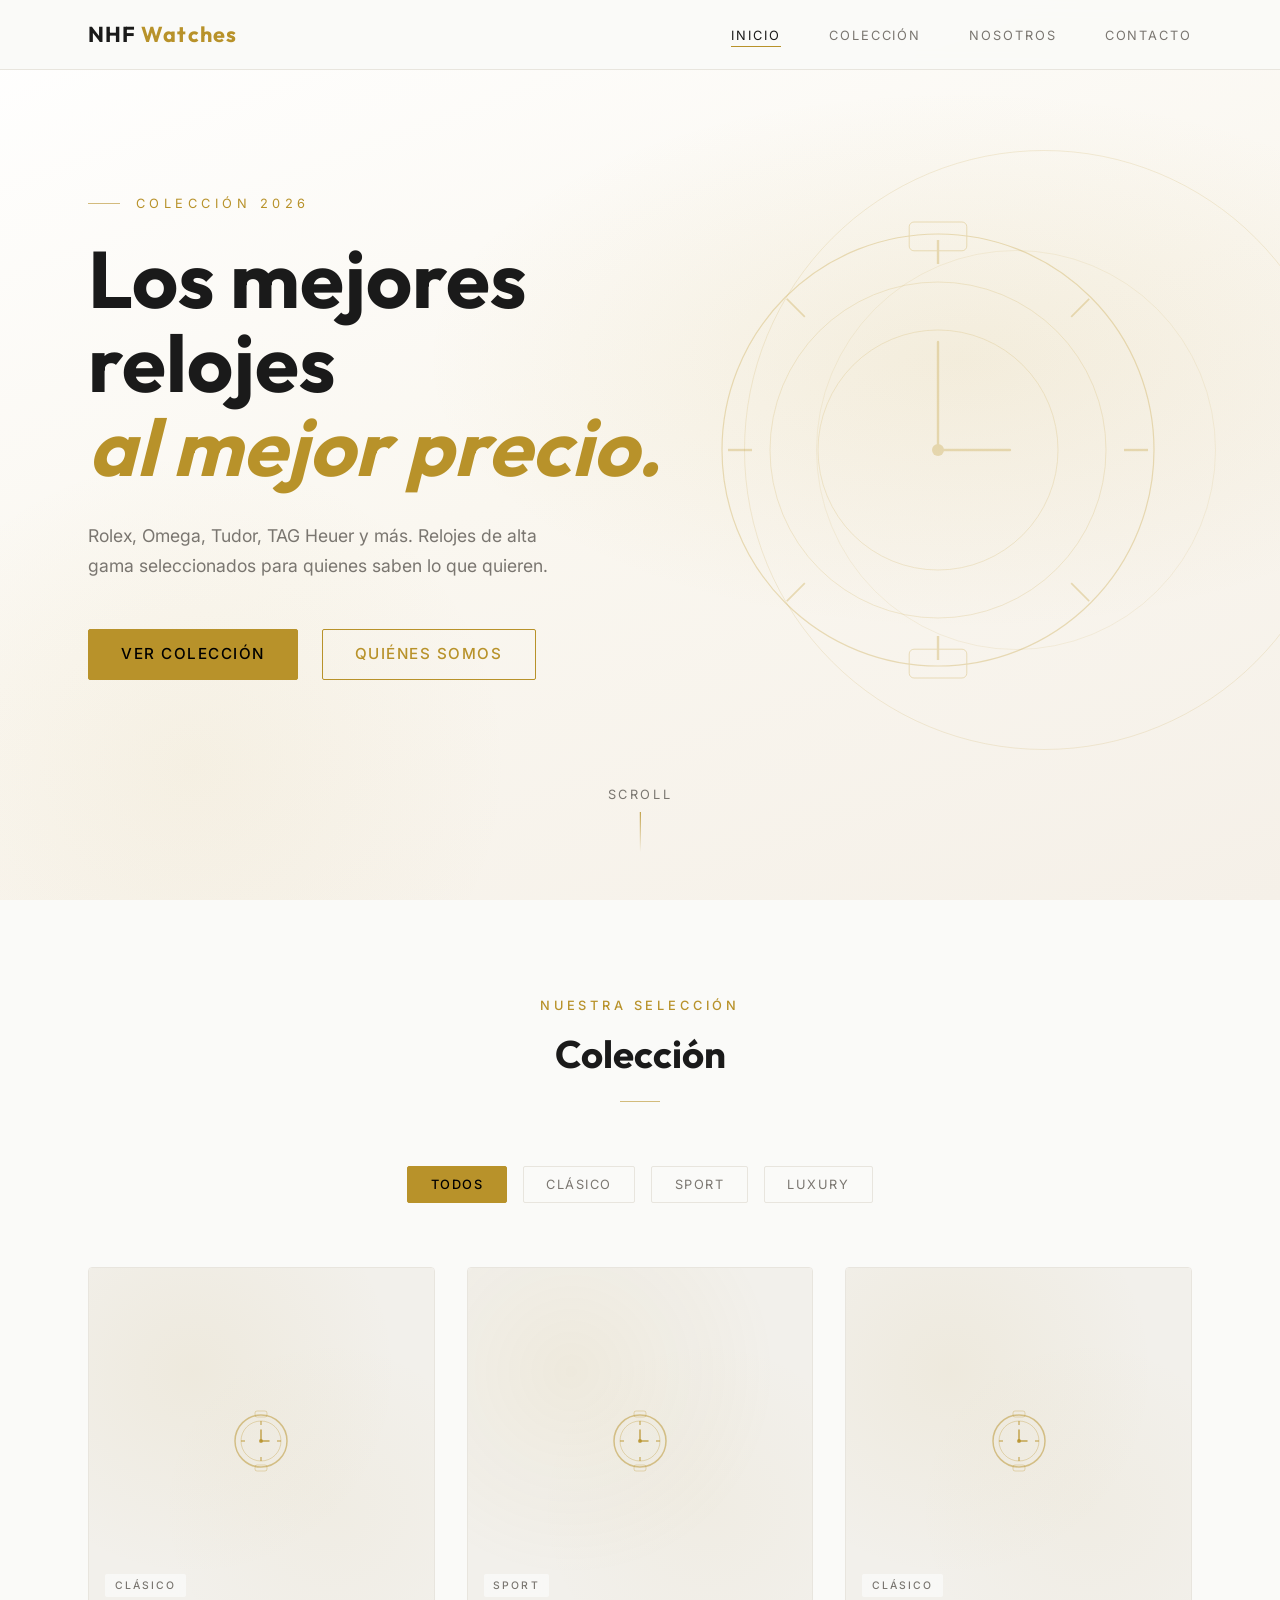
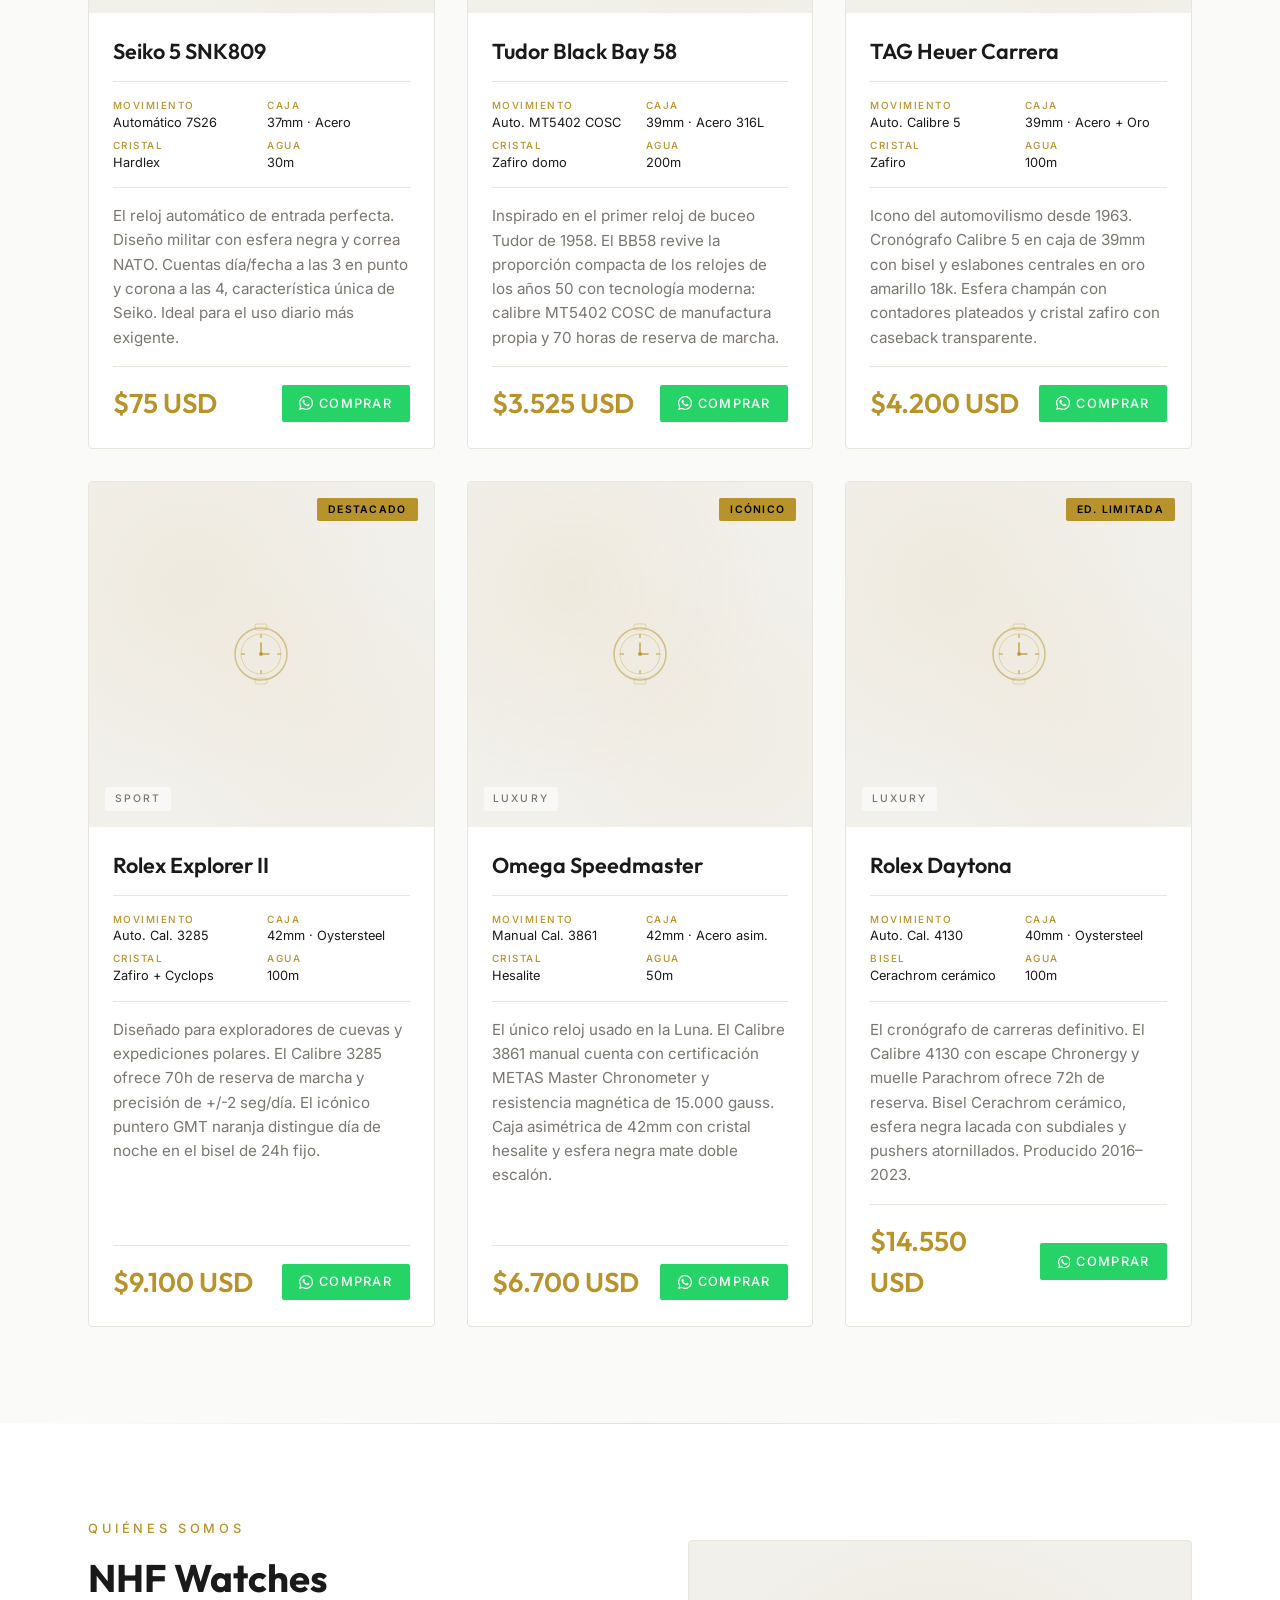
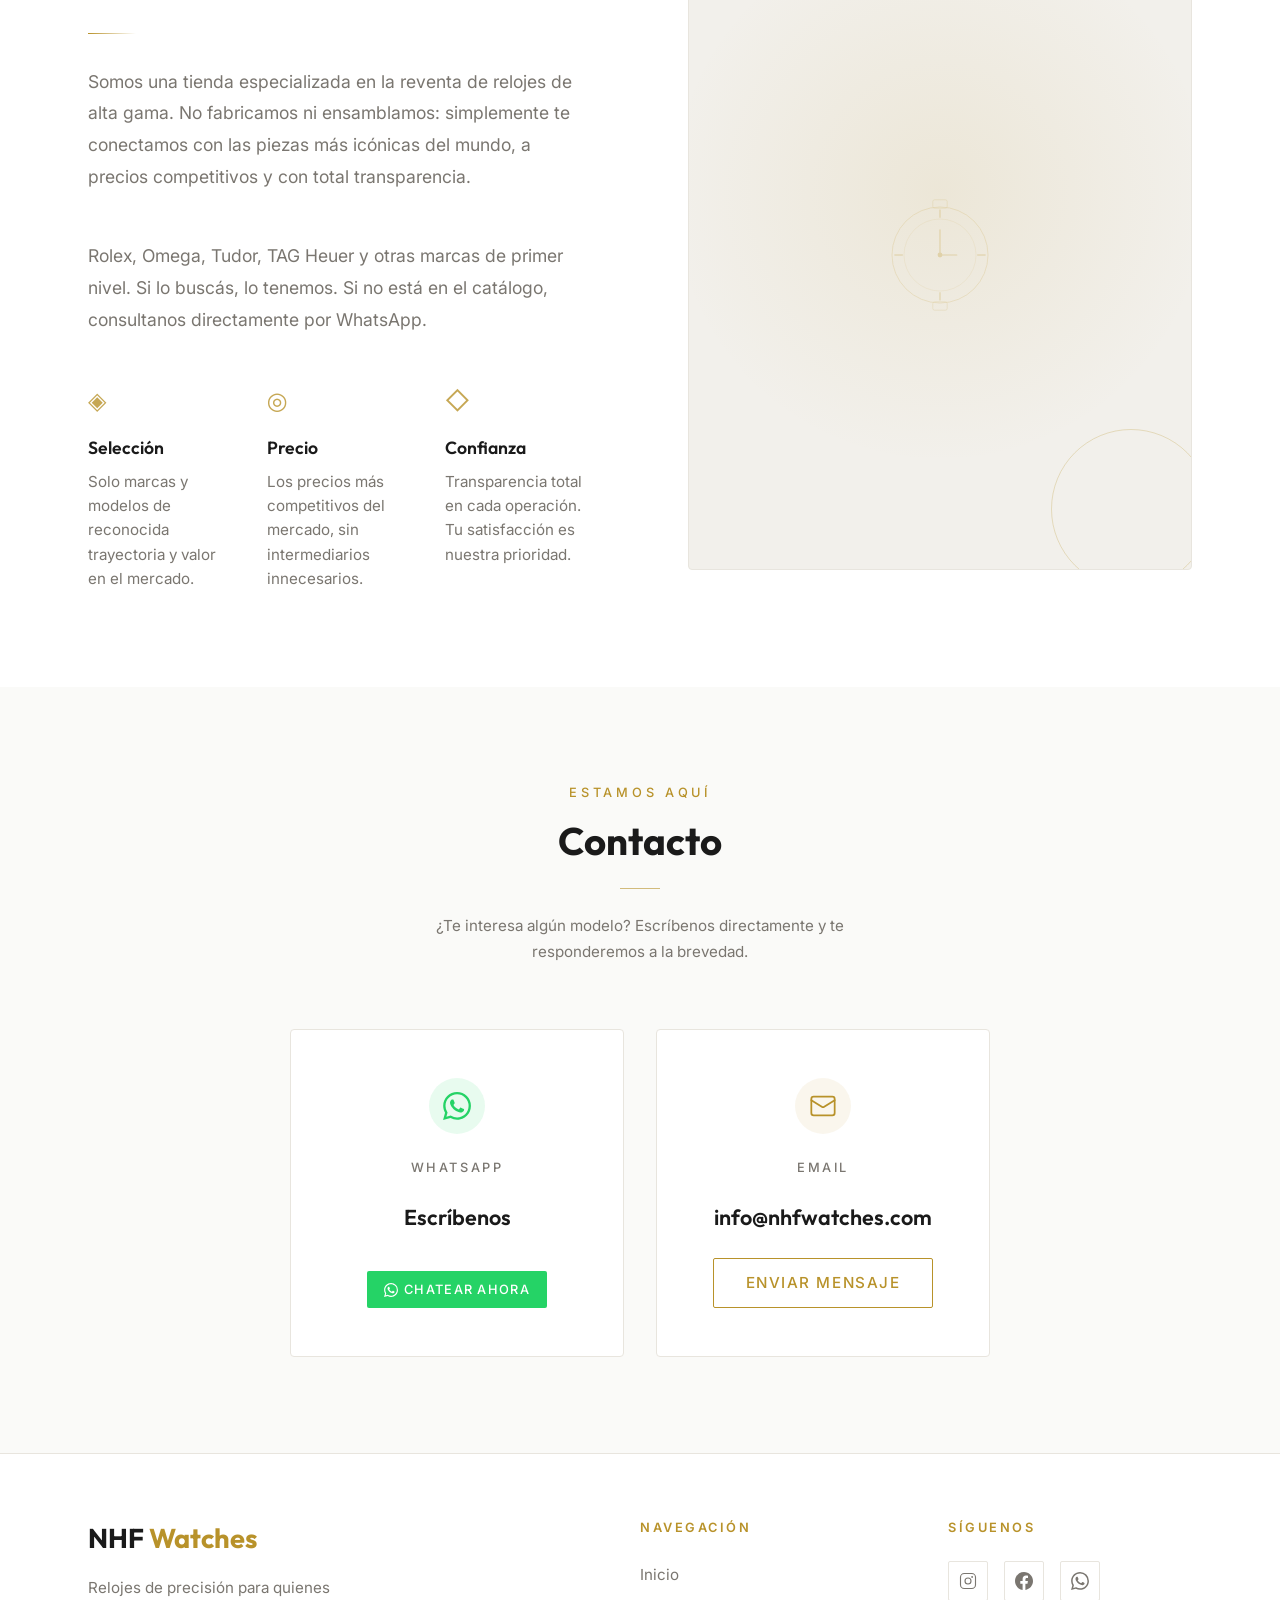
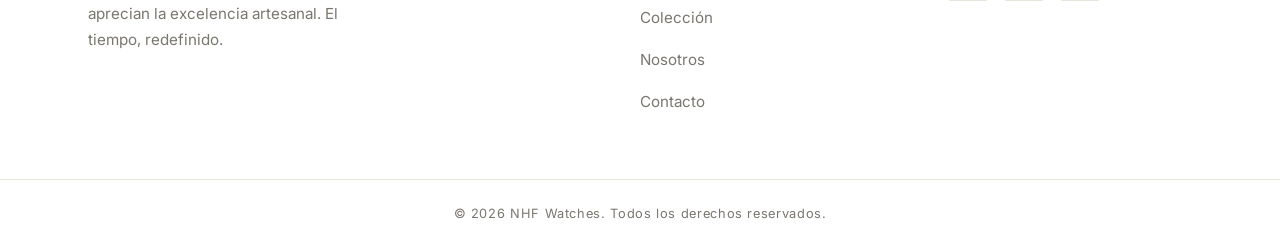
==== nhf-watches/index.html @ 58da6d70 "Proyecto subido a Git" ====
<!DOCTYPE html>
<html lang="es">
<head>
  <meta charset="UTF-8" />
  <meta name="viewport" content="width=device-width, initial-scale=1.0" />
  <meta name="description" content="NHF Watches — Relojes de alta gama al mejor precio. Rolex, Omega, Tudor, TAG Heuer y más." />
  <title>NHF Watches — Relojes de Alta Gama</title>

  <!-- Google Fonts -->
  <link rel="preconnect" href="https://fonts.googleapis.com" />
  <link rel="preconnect" href="https://fonts.gstatic.com" crossorigin />
  <link href="https://fonts.googleapis.com/css2?family=Outfit:wght@300;400;500;600;700&family=Inter:wght@300;400;500&display=swap" rel="stylesheet" />

  <!-- CSS -->
  <link rel="stylesheet" href="css/reset.css" />
  <link rel="stylesheet" href="css/variables.css" />
  <link rel="stylesheet" href="css/style.css" />
</head>
<body>

  <!-- ══════════════════════════════════════════
       NAVBAR
  ══════════════════════════════════════════ -->
  <header class="navbar" id="navbar">
    <nav class="navbar__inner container">

      <a href="#inicio" class="navbar__logo">NHF <span>Watches</span></a>

      <ul class="navbar__links" id="navLinks" role="list">
        <li><a href="#inicio"    class="nav-link">Inicio</a></li>
        <li><a href="#coleccion" class="nav-link">Colección</a></li>
        <li><a href="#nosotros"  class="nav-link">Nosotros</a></li>
        <li><a href="#contacto"  class="nav-link">Contacto</a></li>
      </ul>

      <button
        class="navbar__hamburger"
        id="hamburger"
        aria-label="Abrir menú de navegación"
        aria-expanded="false"
        aria-controls="navLinks"
      >
        <span></span>
        <span></span>
        <span></span>
      </button>

    </nav>
  </header>

  <main>

    <!-- ══════════════════════════════════════════
         HERO
    ══════════════════════════════════════════ -->
    <section class="hero" id="inicio" aria-label="Portada">

      <!-- Decorative watch SVG -->
      <div class="hero__watch-ring" aria-hidden="true">
        <svg viewBox="0 0 400 400" fill="none" xmlns="http://www.w3.org/2000/svg">
          <circle cx="200" cy="200" r="180" stroke="#c9a84c" stroke-width="1"/>
          <circle cx="200" cy="200" r="140" stroke="#c9a84c" stroke-width="0.5"/>
          <circle cx="200" cy="200" r="100" stroke="#c9a84c" stroke-width="0.5"/>
          <!-- Hour marks -->
          <line x1="200" y1="25" x2="200" y2="45" stroke="#c9a84c" stroke-width="2"/>
          <line x1="200" y1="355" x2="200" y2="375" stroke="#c9a84c" stroke-width="2"/>
          <line x1="25" y1="200" x2="45" y2="200" stroke="#c9a84c" stroke-width="2"/>
          <line x1="355" y1="200" x2="375" y2="200" stroke="#c9a84c" stroke-width="2"/>
          <line x1="326" y1="74" x2="311" y2="89" stroke="#c9a84c" stroke-width="1.5"/>
          <line x1="74" y1="326" x2="89" y2="311" stroke="#c9a84c" stroke-width="1.5"/>
          <line x1="74" y1="74" x2="89" y2="89" stroke="#c9a84c" stroke-width="1.5"/>
          <line x1="326" y1="326" x2="311" y2="311" stroke="#c9a84c" stroke-width="1.5"/>
          <!-- Hands -->
          <line x1="200" y1="200" x2="200" y2="110" stroke="#c9a84c" stroke-width="2" stroke-linecap="round"/>
          <line x1="200" y1="200" x2="260" y2="200" stroke="#c9a84c" stroke-width="2" stroke-linecap="round"/>
          <circle cx="200" cy="200" r="5" fill="#c9a84c"/>
          <!-- Strap top -->
          <rect x="176" y="10" width="48" height="24" rx="4" stroke="#c9a84c" stroke-width="0.8" fill="none"/>
          <!-- Strap bottom -->
          <rect x="176" y="366" width="48" height="24" rx="4" stroke="#c9a84c" stroke-width="0.8" fill="none"/>
        </svg>
      </div>

      <div class="container">
        <div class="hero__content reveal">
          <p class="hero__eyebrow">Colección 2026</p>
          <h1 class="hero__title">
            Los mejores relojes<br />
            <em>al mejor precio.</em>
          </h1>
          <p class="hero__subtitle">
            Rolex, Omega, Tudor, TAG Heuer y más. Relojes de alta gama
            seleccionados para quienes saben lo que quieren.
          </p>
          <div class="hero__cta">
            <a href="#coleccion" class="btn btn--primary">Ver Colección</a>
            <a href="#nosotros"  class="btn btn--outline">Quiénes Somos</a>
          </div>
        </div>
      </div>

      <div class="hero__scroll-indicator" aria-hidden="true">
        <span>Scroll</span>
      </div>

    </section>

    <!-- ══════════════════════════════════════════
         COLLECTION
    ══════════════════════════════════════════ -->
    <section class="products" id="coleccion" aria-label="Colección de relojes">
      <div class="container">

        <div class="section-header reveal">
          <p class="section-eyebrow">Nuestra Selección</p>
          <h2 class="section-title">Colección</h2>
          <div class="section-divider"></div>
        </div>

        <div class="products__filters reveal" id="productFilters" role="group" aria-label="Filtrar por categoría">
          <button class="filter-btn active" data-filter="all">Todos</button>
          <button class="filter-btn" data-filter="Clásico">Clásico</button>
          <button class="filter-btn" data-filter="Sport">Sport</button>
          <button class="filter-btn" data-filter="Luxury">Luxury</button>
        </div>

        <!-- Product cards are rendered by JS -->
        <div class="products__grid" id="productsGrid" role="list" aria-live="polite"></div>

      </div>
    </section>

    <!-- ══════════════════════════════════════════
         ABOUT / NOSOTROS
    ══════════════════════════════════════════ -->
    <section class="about" id="nosotros" aria-label="Sobre NHF Watches">
      <div class="container">
        <div class="about__grid">

          <div class="about__content">
            <div class="reveal">
              <p class="about__eyebrow">Quiénes Somos</p>
              <h2 class="about__title">NHF Watches</h2>
              <div class="gold-line"></div>
            </div>
            <p class="about__text reveal" style="--delay:100ms">
              Somos una tienda especializada en la reventa de relojes de alta gama.
              No fabricamos ni ensamblamos: simplemente te conectamos con las piezas
              más icónicas del mundo, a precios competitivos y con total transparencia.
            </p>
            <p class="about__text reveal" style="--delay:150ms">
              Rolex, Omega, Tudor, TAG Heuer y otras marcas de primer nivel. Si lo buscás,
              lo tenemos. Si no está en el catálogo, consultanos directamente por WhatsApp.
            </p>

            <div class="about__values">
              <div class="value-item reveal" style="--delay:200ms">
                <span class="value-icon">◈</span>
                <h3>Selección</h3>
                <p>Solo marcas y modelos de reconocida trayectoria y valor en el mercado.</p>
              </div>
              <div class="value-item reveal" style="--delay:280ms">
                <span class="value-icon">◎</span>
                <h3>Precio</h3>
                <p>Los precios más competitivos del mercado, sin intermediarios innecesarios.</p>
              </div>
              <div class="value-item reveal" style="--delay:360ms">
                <span class="value-icon">◇</span>
                <h3>Confianza</h3>
                <p>Transparencia total en cada operación. Tu satisfacción es nuestra prioridad.</p>
              </div>
            </div>
          </div>

          <!-- Image placeholder -->
          <div class="about__image-box reveal" style="--delay:200ms" aria-hidden="true">
            <svg viewBox="0 0 200 200" fill="none" xmlns="http://www.w3.org/2000/svg">
              <circle cx="100" cy="100" r="80" stroke="#c9a84c" stroke-width="1"/>
              <circle cx="100" cy="100" r="60" stroke="#c9a84c" stroke-width="0.5"/>
              <line x1="100" y1="24" x2="100" y2="38" stroke="#c9a84c" stroke-width="2"/>
              <line x1="100" y1="162" x2="100" y2="176" stroke="#c9a84c" stroke-width="2"/>
              <line x1="24"  y1="100" x2="38"  y2="100" stroke="#c9a84c" stroke-width="2"/>
              <line x1="162" y1="100" x2="176" y2="100" stroke="#c9a84c" stroke-width="2"/>
              <line x1="100" y1="100" x2="100" y2="58"  stroke="#c9a84c" stroke-width="2" stroke-linecap="round"/>
              <line x1="100" y1="100" x2="128" y2="100" stroke="#c9a84c" stroke-width="2" stroke-linecap="round"/>
              <circle cx="100" cy="100" r="4" fill="#c9a84c"/>
              <rect x="88" y="8"   width="24" height="14" rx="3" stroke="#c9a84c" stroke-width="0.8" fill="none"/>
              <rect x="88" y="178" width="24" height="14" rx="3" stroke="#c9a84c" stroke-width="0.8" fill="none"/>
            </svg>
            <div class="about__image-decoration"></div>
          </div>

        </div>
      </div>
    </section>

    <!-- ══════════════════════════════════════════
         CONTACT
    ══════════════════════════════════════════ -->
    <section class="contact" id="contacto" aria-label="Contacto">
      <div class="container">

        <div class="section-header reveal">
          <p class="section-eyebrow">Estamos Aquí</p>
          <h2 class="section-title">Contacto</h2>
          <div class="section-divider"></div>
          <p style="color:var(--color-text-muted); margin-top:1.5rem; font-size:var(--text-sm); max-width:480px; margin-inline:auto; line-height:1.7;">
            ¿Te interesa algún modelo? Escríbenos directamente y te responderemos a la brevedad.
          </p>
        </div>

        <div class="contact__grid">

          <!-- WhatsApp -->
          <a
            href="https://wa.me/XXXXXXXXXXX"
            target="_blank"
            rel="noopener noreferrer"
            class="contact-card contact-card--whatsapp reveal"
            aria-label="Contactar por WhatsApp"
          >
            <div class="contact-card__icon">
              <svg width="28" height="28" viewBox="0 0 24 24" fill="currentColor" aria-hidden="true">
                <path d="M17.472 14.382c-.297-.149-1.758-.867-2.03-.967-.273-.099-.471-.148-.67.15-.197.297-.767.966-.94 1.164-.173.199-.347.223-.644.075-.297-.15-1.255-.463-2.39-1.475-.883-.788-1.48-1.761-1.653-2.059-.173-.297-.018-.458.13-.606.134-.133.298-.347.446-.52.149-.174.198-.298.298-.497.099-.198.05-.371-.025-.52-.075-.149-.669-1.612-.916-2.207-.242-.579-.487-.5-.669-.51-.173-.008-.371-.01-.57-.01-.198 0-.52.074-.792.372-.272.297-1.04 1.016-1.04 2.479 0 1.462 1.065 2.875 1.213 3.074.149.198 2.096 3.2 5.077 4.487.709.306 1.262.489 1.694.625.712.227 1.36.195 1.871.118.571-.085 1.758-.719 2.006-1.413.248-.694.248-1.289.173-1.413-.074-.124-.272-.198-.57-.347m-5.421 7.403h-.004a9.87 9.87 0 01-5.031-1.378l-.361-.214-3.741.982.998-3.648-.235-.374a9.86 9.86 0 01-1.51-5.26c.001-5.45 4.436-9.884 9.888-9.884 2.64 0 5.122 1.03 6.988 2.898a9.825 9.825 0 012.893 6.994c-.003 5.45-4.437 9.884-9.885 9.884m8.413-18.297A11.815 11.815 0 0012.05 0C5.495 0 .16 5.335.157 11.892c0 2.096.547 4.142 1.588 5.945L.057 24l6.305-1.654a11.882 11.882 0 005.683 1.448h.005c6.554 0 11.89-5.335 11.893-11.893a11.821 11.821 0 00-3.48-8.413z"/>
              </svg>
            </div>
            <span class="contact-card__label">WhatsApp</span>
            <span class="contact-card__value">Escríbenos</span>
            <span class="btn btn--whatsapp contact-card__cta">
              <svg width="14" height="14" viewBox="0 0 24 24" fill="currentColor" aria-hidden="true">
                <path d="M17.472 14.382c-.297-.149-1.758-.867-2.03-.967-.273-.099-.471-.148-.67.15-.197.297-.767.966-.94 1.164-.173.199-.347.223-.644.075-.297-.15-1.255-.463-2.39-1.475-.883-.788-1.48-1.761-1.653-2.059-.173-.297-.018-.458.13-.606.134-.133.298-.347.446-.52.149-.174.198-.298.298-.497.099-.198.05-.371-.025-.52-.075-.149-.669-1.612-.916-2.207-.242-.579-.487-.5-.669-.51-.173-.008-.371-.01-.57-.01-.198 0-.52.074-.792.372-.272.297-1.04 1.016-1.04 2.479 0 1.462 1.065 2.875 1.213 3.074.149.198 2.096 3.2 5.077 4.487.709.306 1.262.489 1.694.625.712.227 1.36.195 1.871.118.571-.085 1.758-.719 2.006-1.413.248-.694.248-1.289.173-1.413-.074-.124-.272-.198-.57-.347m-5.421 7.403h-.004a9.87 9.87 0 01-5.031-1.378l-.361-.214-3.741.982.998-3.648-.235-.374a9.86 9.86 0 01-1.51-5.26c.001-5.45 4.436-9.884 9.888-9.884 2.64 0 5.122 1.03 6.988 2.898a9.825 9.825 0 012.893 6.994c-.003 5.45-4.437 9.884-9.885 9.884m8.413-18.297A11.815 11.815 0 0012.05 0C5.495 0 .16 5.335.157 11.892c0 2.096.547 4.142 1.588 5.945L.057 24l6.305-1.654a11.882 11.882 0 005.683 1.448h.005c6.554 0 11.89-5.335 11.893-11.893a11.821 11.821 0 00-3.48-8.413z"/>
              </svg>
              Chatear ahora
            </span>
          </a>

          <!-- Email -->
          <a
            href="mailto:info@nhfwatches.com"
            class="contact-card contact-card--email reveal"
            style="--delay:100ms"
            aria-label="Contactar por email"
          >
            <div class="contact-card__icon">
              <svg width="28" height="28" viewBox="0 0 24 24" fill="none" stroke="currentColor" stroke-width="1.5" stroke-linecap="round" stroke-linejoin="round" aria-hidden="true">
                <rect x="2" y="4" width="20" height="16" rx="2"/>
                <path d="m22 7-8.97 5.7a1.94 1.94 0 0 1-2.06 0L2 7"/>
              </svg>
            </div>
            <span class="contact-card__label">Email</span>
            <span class="contact-card__value">info@nhfwatches.com</span>
            <span class="btn btn--outline contact-card__cta">Enviar mensaje</span>
          </a>

        </div>
      </div>
    </section>

  </main>

  <!-- ══════════════════════════════════════════
       FOOTER
  ══════════════════════════════════════════ -->
  <footer class="footer">
    <div class="container footer__inner">

      <!-- Brand -->
      <div class="footer__brand">
        <a href="#inicio" class="footer__logo">NHF <span>Watches</span></a>
        <p>
          Relojes de precisión para quienes aprecian la excelencia artesanal.
          El tiempo, redefinido.
        </p>
      </div>

      <!-- Nav links -->
      <nav aria-label="Footer navigation">
        <p class="footer__nav-title">Navegación</p>
        <ul class="footer__nav-links" role="list">
          <li><a href="#inicio">Inicio</a></li>
          <li><a href="#coleccion">Colección</a></li>
          <li><a href="#nosotros">Nosotros</a></li>
          <li><a href="#contacto">Contacto</a></li>
        </ul>
      </nav>

      <!-- Social -->
      <div>
        <p class="footer__social-title">Síguenos</p>
        <div class="footer__social-links">

          <!-- Instagram -->
          <a href="#" aria-label="Instagram de NHF Watches">
            <svg width="18" height="18" viewBox="0 0 24 24" fill="none" stroke="currentColor" stroke-width="1.5" stroke-linecap="round" stroke-linejoin="round" aria-hidden="true">
              <rect x="2" y="2" width="20" height="20" rx="5"/>
              <circle cx="12" cy="12" r="4"/>
              <circle cx="17.5" cy="6.5" r="0.5" fill="currentColor"/>
            </svg>
          </a>

          <!-- Facebook -->
          <a href="#" aria-label="Facebook de NHF Watches">
            <svg width="18" height="18" viewBox="0 0 24 24" fill="currentColor" aria-hidden="true">
              <path d="M24 12.073c0-6.627-5.373-12-12-12s-12 5.373-12 12c0 5.99 4.388 10.954 10.125 11.854v-8.385H7.078v-3.47h3.047V9.43c0-3.007 1.792-4.669 4.533-4.669 1.312 0 2.686.235 2.686.235v2.953H15.83c-1.491 0-1.956.925-1.956 1.874v2.25h3.328l-.532 3.47h-2.796v8.385C19.612 23.027 24 18.062 24 12.073z"/>
            </svg>
          </a>

          <!-- WhatsApp -->
          <a href="https://wa.me/XXXXXXXXXXX" target="_blank" rel="noopener noreferrer" aria-label="WhatsApp de NHF Watches">
            <svg width="18" height="18" viewBox="0 0 24 24" fill="currentColor" aria-hidden="true">
              <path d="M17.472 14.382c-.297-.149-1.758-.867-2.03-.967-.273-.099-.471-.148-.67.15-.197.297-.767.966-.94 1.164-.173.199-.347.223-.644.075-.297-.15-1.255-.463-2.39-1.475-.883-.788-1.48-1.761-1.653-2.059-.173-.297-.018-.458.13-.606.134-.133.298-.347.446-.52.149-.174.198-.298.298-.497.099-.198.05-.371-.025-.52-.075-.149-.669-1.612-.916-2.207-.242-.579-.487-.5-.669-.51-.173-.008-.371-.01-.57-.01-.198 0-.52.074-.792.372-.272.297-1.04 1.016-1.04 2.479 0 1.462 1.065 2.875 1.213 3.074.149.198 2.096 3.2 5.077 4.487.709.306 1.262.489 1.694.625.712.227 1.36.195 1.871.118.571-.085 1.758-.719 2.006-1.413.248-.694.248-1.289.173-1.413-.074-.124-.272-.198-.57-.347m-5.421 7.403h-.004a9.87 9.87 0 01-5.031-1.378l-.361-.214-3.741.982.998-3.648-.235-.374a9.86 9.86 0 01-1.51-5.26c.001-5.45 4.436-9.884 9.888-9.884 2.64 0 5.122 1.03 6.988 2.898a9.825 9.825 0 012.893 6.994c-.003 5.45-4.437 9.884-9.885 9.884m8.413-18.297A11.815 11.815 0 0012.05 0C5.495 0 .16 5.335.157 11.892c0 2.096.547 4.142 1.588 5.945L.057 24l6.305-1.654a11.882 11.882 0 005.683 1.448h.005c6.554 0 11.89-5.335 11.893-11.893a11.821 11.821 0 00-3.48-8.413z"/>
            </svg>
          </a>

        </div>
      </div>

    </div>

    <div class="footer__bottom">
      <p>&copy; 2026 NHF Watches. Todos los derechos reservados.</p>
    </div>
  </footer>

  <!-- JS (products.js debe cargarse antes que main.js) -->
  <script src="js/products.js"></script>
  <script src="js/main.js"></script>

</body>
</html>
---- nhf-watches/css/variables.css ----
:root {
  /* Colors */
  --color-bg:           #fafaf8;
  --color-surface:      #ffffff;
  --color-surface-2:    #f2f0eb;
  --color-border:       #e8e5de;
  --color-text:         #1a1a1a;
  --color-text-muted:   #7a7670;
  --color-accent:       #b8922a;
  --color-accent-hover: #c9a84c;
  --color-accent-dark:  #8a6a18;
  --color-whatsapp:     #25d366;
  --color-whatsapp-hover: #1ebe5d;

  /* Typography */
  --font-heading: 'Outfit', system-ui, sans-serif;
  --font-body:    'Inter', system-ui, -apple-system, sans-serif;

  /* Font sizes (fluid) */
  --text-xs:   clamp(0.7rem,   1.5vw, 0.8rem);
  --text-sm:   clamp(0.85rem,  2vw,   0.95rem);
  --text-base: clamp(1rem,     2.5vw, 1.1rem);
  --text-lg:   clamp(1.1rem,   3vw,   1.35rem);
  --text-xl:   clamp(1.35rem,  4vw,   1.7rem);
  --text-2xl:  clamp(1.7rem,   5vw,   2.4rem);
  --text-3xl:  clamp(2.4rem,   7vw,   3.8rem);
  --text-4xl:  clamp(3rem,     9vw,   5rem);

  /* Spacing */
  --space-1:  0.5rem;
  --space-2:  1rem;
  --space-3:  1.5rem;
  --space-4:  2rem;
  --space-6:  3rem;
  --space-8:  4rem;
  --space-12: 6rem;
  --space-16: 8rem;

  /* Layout */
  --max-width:   1200px;
  --nav-height:  70px;
  --radius-sm:   2px;
  --radius:      4px;
  --radius-lg:   8px;

  /* Transitions */
  --transition-fast: 150ms ease;
  --transition:      300ms ease;
  --transition-slow: 600ms cubic-bezier(0.16, 1, 0.3, 1);

  /* Shadows */
  --shadow-card:       0 2px 16px rgba(0, 0, 0, 0.08);
  --shadow-card-hover: 0 12px 48px rgba(184, 146, 42, 0.2);
  --shadow-glow:       0 0 40px rgba(184, 146, 42, 0.1);
}
---- nhf-watches/css/style.css ----
/* ============================================================
   BASE
   ============================================================ */
body {
  font-family: var(--font-body);
  background-color: var(--color-bg);
  color: var(--color-text);
  font-size: var(--text-base);
  overflow-x: hidden;
}

.container {
  width: 100%;
  max-width: var(--max-width);
  margin-inline: auto;
  padding-inline: var(--space-4);
}

@media (min-width: 768px) {
  .container { padding-inline: var(--space-6); }
}

/* Section headers */
.section-header {
  text-align: center;
  margin-bottom: var(--space-8);
}

.section-eyebrow {
  font-size: var(--text-xs);
  font-weight: 500;
  letter-spacing: 0.3em;
  text-transform: uppercase;
  color: var(--color-accent);
  margin-bottom: var(--space-2);
}

.section-title {
  font-family: var(--font-heading);
  font-size: var(--text-2xl);
  font-weight: 700;
  color: var(--color-text);
  line-height: 1.2;
}

section {
  padding-block: var(--space-12);
}

/* Dividers */
.section-divider {
  width: 40px;
  height: 1px;
  background: var(--color-accent);
  margin: var(--space-3) auto 0;
  opacity: 0.6;
}

/* ============================================================
   BUTTONS
   ============================================================ */
.btn {
  display: inline-flex;
  align-items: center;
  justify-content: center;
  gap: var(--space-1);
  padding: 0.8rem 2rem;
  font-family: var(--font-body);
  font-size: var(--text-sm);
  font-weight: 500;
  letter-spacing: 0.1em;
  text-transform: uppercase;
  border-radius: var(--radius-sm);
  transition: all var(--transition);
  cursor: pointer;
  white-space: nowrap;
}

.btn--primary {
  background: var(--color-accent);
  color: #000;
  border: 1px solid var(--color-accent);
}

.btn--primary:hover {
  background: var(--color-accent-hover);
  border-color: var(--color-accent-hover);
  transform: translateY(-2px);
  box-shadow: 0 8px 28px rgba(201, 168, 76, 0.35);
}

.btn--outline {
  background: transparent;
  color: var(--color-accent);
  border: 1px solid var(--color-accent);
}

.btn--outline:hover {
  background: var(--color-accent);
  color: #000;
  transform: translateY(-2px);
}

.btn--whatsapp {
  background: var(--color-whatsapp);
  color: #fff;
  border: none;
  padding: 0.55rem 1.1rem;
  font-size: var(--text-xs);
  border-radius: var(--radius-sm);
  gap: 6px;
}

.btn--whatsapp:hover {
  background: var(--color-whatsapp-hover);
  transform: translateY(-1px);
  box-shadow: 0 4px 16px rgba(37, 211, 102, 0.3);
}

/* ============================================================
   SCROLL REVEAL
   ============================================================ */
.reveal {
  opacity: 0;
  transform: translateY(28px);
  transition:
    opacity 0.7s ease,
    transform 0.7s cubic-bezier(0.16, 1, 0.3, 1);
}

.reveal--visible {
  opacity: 1;
  transform: translateY(0);
}

/* ============================================================
   NAVBAR
   ============================================================ */
.navbar {
  position: fixed;
  top: 0;
  left: 0;
  right: 0;
  height: var(--nav-height);
  z-index: 1000;
  transition: background var(--transition), border-color var(--transition), backdrop-filter var(--transition), box-shadow var(--transition);
  border-bottom: 1px solid var(--color-border);
  background: rgba(250, 250, 248, 0.9);
  backdrop-filter: blur(8px);
  -webkit-backdrop-filter: blur(8px);
}

.navbar--scrolled {
  background: rgba(250, 250, 248, 0.95);
  backdrop-filter: blur(14px);
  -webkit-backdrop-filter: blur(14px);
  border-bottom-color: var(--color-border);
  box-shadow: 0 1px 20px rgba(0, 0, 0, 0.06);
}

.navbar__inner {
  height: 100%;
  display: flex;
  align-items: center;
  justify-content: space-between;
  gap: var(--space-4);
}

.navbar__logo {
  font-family: var(--font-heading);
  font-size: var(--text-lg);
  font-weight: 700;
  letter-spacing: 0.05em;
  color: var(--color-text);
  flex-shrink: 0;
}

.navbar__logo span {
  color: var(--color-accent);
}

.navbar__links {
  display: flex;
  align-items: center;
  gap: var(--space-6);
}

.nav-link {
  font-size: var(--text-xs);
  font-weight: 400;
  letter-spacing: 0.15em;
  text-transform: uppercase;
  color: var(--color-text-muted);
  position: relative;
  transition: color var(--transition-fast);
}

.nav-link::after {
  content: '';
  position: absolute;
  bottom: -4px;
  left: 0;
  width: 0;
  height: 1px;
  background: var(--color-accent);
  transition: width var(--transition);
}

.nav-link:hover,
.nav-link.active {
  color: var(--color-text);
}

.nav-link:hover::after,
.nav-link.active::after {
  width: 100%;
}

/* Hamburger */
.navbar__hamburger {
  display: none;
  flex-direction: column;
  gap: 5px;
  padding: var(--space-1);
  z-index: 1001;
}

.navbar__hamburger span {
  display: block;
  width: 22px;
  height: 1.5px;
  background: var(--color-text);
  transition: transform var(--transition), opacity var(--transition);
  transform-origin: center;
}

.hamburger--open span:nth-child(1) { transform: translateY(6.5px) rotate(45deg); }
.hamburger--open span:nth-child(2) { opacity: 0; transform: scaleX(0); }
.hamburger--open span:nth-child(3) { transform: translateY(-6.5px) rotate(-45deg); }

@media (max-width: 768px) {
  .navbar__hamburger { display: flex; }

  .navbar__links {
    position: fixed;
    inset: 0;
    flex-direction: column;
    justify-content: center;
    gap: var(--space-6);
    background: var(--color-bg);
    transform: translateX(100%);
    transition: transform var(--transition-slow);
    z-index: 1000;
  }

  .navbar__links--open {
    transform: translateX(0);
  }

  .nav-link {
    font-size: var(--text-lg);
    letter-spacing: 0.2em;
  }
}

/* ============================================================
   HERO
   ============================================================ */
.hero {
  position: relative;
  min-height: 100svh;
  min-height: 100vh;
  display: flex;
  align-items: center;
  padding-top: var(--nav-height);
  overflow: hidden;
  background:
    radial-gradient(ellipse 70% 50% at 75% 40%, rgba(184, 146, 42, 0.1) 0%, transparent 60%),
    radial-gradient(ellipse 50% 70% at 15% 85%, rgba(184, 146, 42, 0.06) 0%, transparent 50%),
    linear-gradient(160deg, #ffffff 0%, #faf7f0 50%, #f5f0e8 100%);
}

/* Decorative ring */
.hero::before {
  content: '';
  position: absolute;
  top: 50%;
  right: -5%;
  transform: translateY(-50%);
  width: min(600px, 80vw);
  height: min(600px, 80vw);
  border-radius: 50%;
  border: 1px solid rgba(184, 146, 42, 0.15);
  pointer-events: none;
}

.hero::after {
  content: '';
  position: absolute;
  top: 50%;
  right: 5%;
  transform: translateY(-50%);
  width: min(400px, 55vw);
  height: min(400px, 55vw);
  border-radius: 50%;
  border: 1px solid rgba(184, 146, 42, 0.1);
  pointer-events: none;
}

.hero__content {
  position: relative;
  z-index: 1;
  max-width: 640px;
}

.hero__eyebrow {
  font-size: var(--text-xs);
  font-weight: 400;
  letter-spacing: 0.35em;
  text-transform: uppercase;
  color: var(--color-accent);
  margin-bottom: var(--space-3);
  display: flex;
  align-items: center;
  gap: var(--space-2);
}

.hero__eyebrow::before {
  content: '';
  display: block;
  width: 32px;
  height: 1px;
  background: var(--color-accent);
  opacity: 0.6;
}

.hero__title {
  font-family: var(--font-heading);
  font-size: var(--text-4xl);
  font-weight: 700;
  line-height: 1.05;
  color: var(--color-text);
  margin-bottom: var(--space-4);
}

.hero__title em {
  font-style: italic;
  color: var(--color-accent);
}

.hero__subtitle {
  font-size: var(--text-base);
  color: var(--color-text-muted);
  line-height: 1.7;
  margin-bottom: var(--space-6);
  max-width: 480px;
}

.hero__cta {
  display: flex;
  align-items: center;
  gap: var(--space-3);
  flex-wrap: wrap;
}

/* Scroll indicator */
.hero__scroll-indicator {
  position: absolute;
  bottom: var(--space-6);
  left: 50%;
  transform: translateX(-50%);
  display: flex;
  flex-direction: column;
  align-items: center;
  gap: var(--space-1);
  color: var(--color-text-muted);
  font-size: var(--text-xs);
  letter-spacing: 0.2em;
  text-transform: uppercase;
  animation: scrollBounce 2s ease-in-out infinite;
}

.hero__scroll-indicator::after {
  content: '';
  display: block;
  width: 1px;
  height: 40px;
  background: linear-gradient(to bottom, var(--color-accent), transparent);
}

@keyframes scrollBounce {
  0%, 100% { transform: translateX(-50%) translateY(0); }
  50%       { transform: translateX(-50%) translateY(6px); }
}

/* Hero watch decoration */
.hero__watch-ring {
  position: absolute;
  right: 8%;
  top: 50%;
  transform: translateY(-50%);
  width: min(480px, 45vw);
  height: min(480px, 45vw);
  border-radius: 50%;
  display: flex;
  align-items: center;
  justify-content: center;
  pointer-events: none;
}

.hero__watch-ring svg {
  width: 100%;
  height: 100%;
  opacity: 0.35;
}

@media (max-width: 900px) {
  .hero__watch-ring { display: none; }
  .hero__title { font-size: var(--text-3xl); }
}

@media (max-width: 480px) {
  .hero__cta { flex-direction: column; align-items: flex-start; }
}

/* ============================================================
   PRODUCTS / COLLECTION
   ============================================================ */
.products {
  background: var(--color-bg);
}

.products__filters {
  display: flex;
  align-items: center;
  justify-content: center;
  gap: var(--space-2);
  margin-bottom: var(--space-8);
  flex-wrap: wrap;
}

.filter-btn {
  padding: 0.5rem 1.4rem;
  font-size: var(--text-xs);
  font-family: var(--font-body);
  font-weight: 400;
  letter-spacing: 0.12em;
  text-transform: uppercase;
  color: var(--color-text-muted);
  border: 1px solid var(--color-border);
  border-radius: 2px;
  background: transparent;
  transition: all var(--transition);
}

.filter-btn:hover {
  color: var(--color-text);
  border-color: var(--color-accent);
}

.filter-btn.active {
  background: var(--color-accent);
  border-color: var(--color-accent);
  color: #000;
  font-weight: 500;
}

.products__grid {
  display: grid;
  grid-template-columns: 1fr;
  gap: var(--space-4);
  transition: opacity 0.2s ease, transform 0.2s ease;
}

@media (min-width: 500px) {
  .products__grid { grid-template-columns: repeat(2, 1fr); }
}

@media (min-width: 900px) {
  .products__grid { grid-template-columns: repeat(3, 1fr); }
}

/* Product Card */
.product-card {
  background: var(--color-surface);
  border: 1px solid var(--color-border);
  border-radius: var(--radius);
  overflow: hidden;
  display: flex;
  flex-direction: column;
  cursor: pointer;
  transition:
    transform var(--transition-slow),
    box-shadow var(--transition-slow),
    border-color var(--transition);
}

.product-card:hover {
  transform: translateY(-5px);
  box-shadow: var(--shadow-card-hover);
  border-color: rgba(184, 146, 42, 0.4);
}

.card__image-wrapper {
  position: relative;
  aspect-ratio: 1 / 1;
  background: var(--color-surface-2);
  display: flex;
  align-items: center;
  justify-content: center;
  overflow: hidden;
}

/* Real watch image */
.card__image {
  position: absolute;
  inset: 0;
  width: 100%;
  height: 100%;
  object-fit: contain;
  padding: 12%;
  transition: transform var(--transition-slow);
  z-index: 1;
}

.product-card:hover .card__image {
  transform: scale(1.06);
}

/* Fallback SVG — hidden by default, shown when image errors */
.card__img-fallback {
  position: absolute;
  inset: 0;
  display: none;
  align-items: center;
  justify-content: center;
}

.card__img-fallback--only {
  display: flex;
}

.card__image-wrapper--fallback .card__image {
  display: none;
}

.card__image-wrapper--fallback .card__img-fallback {
  display: flex;
}

/* Subtle gradient in placeholder */
.card__image-wrapper::before {
  content: '';
  position: absolute;
  inset: 0;
  background:
    radial-gradient(circle at 30% 30%, rgba(184, 146, 42, 0.07) 0%, transparent 60%),
    radial-gradient(circle at 70% 70%, rgba(184, 146, 42, 0.04) 0%, transparent 50%);
  z-index: 0;
}

.card__placeholder-icon {
  width: 80px;
  height: 80px;
  position: relative;
  z-index: 1;
  transition: transform var(--transition-slow), opacity var(--transition);
}

.product-card:hover .card__placeholder-icon {
  transform: scale(1.08) rotate(5deg);
  opacity: 0.9;
}

.card__category-tag {
  position: absolute;
  bottom: var(--space-2);
  left: var(--space-2);
  font-size: 0.65rem;
  font-weight: 500;
  letter-spacing: 0.2em;
  text-transform: uppercase;
  color: var(--color-text-muted);
  background: rgba(250, 250, 248, 0.85);
  padding: 0.25rem 0.6rem;
  border-radius: 2px;
  backdrop-filter: blur(4px);
}

.card__badge {
  position: absolute;
  top: var(--space-2);
  right: var(--space-2);
  font-size: 0.65rem;
  font-weight: 600;
  letter-spacing: 0.12em;
  text-transform: uppercase;
  color: #000;
  background: var(--color-accent);
  padding: 0.25rem 0.7rem;
  border-radius: 2px;
}

.card__body {
  padding: var(--space-3);
  display: flex;
  flex-direction: column;
  flex: 1;
  gap: var(--space-2);
}

.card__name {
  font-family: var(--font-heading);
  font-size: var(--text-lg);
  font-weight: 600;
  color: var(--color-text);
  line-height: 1.3;
}

/* Specs grid */
.card__specs {
  display: grid;
  grid-template-columns: 1fr 1fr;
  gap: 6px 12px;
  padding: var(--space-2) 0;
  border-top: 1px solid var(--color-border);
  border-bottom: 1px solid var(--color-border);
}

.card__spec-item {
  display: flex;
  flex-direction: column;
  gap: 2px;
}

.card__spec-label {
  font-size: 0.62rem;
  font-weight: 500;
  letter-spacing: 0.15em;
  text-transform: uppercase;
  color: var(--color-accent);
}

.card__spec-value {
  font-size: var(--text-xs);
  font-weight: 400;
  color: var(--color-text);
  line-height: 1.3;
}

.card__description {
  font-size: var(--text-sm);
  color: var(--color-text-muted);
  line-height: 1.6;
  flex: 1;
}

.card__footer {
  display: flex;
  align-items: center;
  justify-content: space-between;
  gap: var(--space-2);
  padding-top: var(--space-2);
  border-top: 1px solid var(--color-border);
  margin-top: auto;
}

.card__price {
  font-family: var(--font-heading);
  font-size: var(--text-xl);
  font-weight: 600;
  color: var(--color-accent);
}

/* ============================================================
   ABOUT / NOSOTROS
   ============================================================ */
.about {
  background: var(--color-surface);
  position: relative;
  overflow: hidden;
}

.about::before {
  content: '';
  position: absolute;
  top: 0;
  left: 0;
  right: 0;
  height: 1px;
  background: linear-gradient(90deg, transparent, var(--color-accent), transparent);
  opacity: 0.3;
}

.about__grid {
  display: grid;
  grid-template-columns: 1fr;
  gap: var(--space-8);
  align-items: center;
}

@media (min-width: 800px) {
  .about__grid {
    grid-template-columns: 1fr 1fr;
    gap: var(--space-12);
  }
}

.about__eyebrow {
  font-size: var(--text-xs);
  font-weight: 500;
  letter-spacing: 0.3em;
  text-transform: uppercase;
  color: var(--color-accent);
  margin-bottom: var(--space-2);
}

.about__title {
  font-family: var(--font-heading);
  font-size: var(--text-2xl);
  font-weight: 700;
  line-height: 1.2;
  margin-bottom: var(--space-4);
}

.about__text {
  color: var(--color-text-muted);
  line-height: 1.8;
  margin-bottom: var(--space-6);
}

.about__values {
  display: grid;
  grid-template-columns: repeat(3, 1fr);
  gap: var(--space-4);
}

@media (max-width: 480px) {
  .about__values { grid-template-columns: 1fr; }
}

.value-item {
  display: flex;
  flex-direction: column;
  gap: var(--space-1);
}

.value-icon {
  font-size: 1.5rem;
  color: var(--color-accent);
  margin-bottom: var(--space-1);
  opacity: 0.8;
}

.value-item h3 {
  font-family: var(--font-heading);
  font-size: var(--text-base);
  font-weight: 600;
  color: var(--color-text);
}

.value-item p {
  font-size: var(--text-sm);
  color: var(--color-text-muted);
  line-height: 1.6;
}

/* About image placeholder */
.about__image-box {
  aspect-ratio: 4 / 5;
  background: var(--color-surface-2);
  border: 1px solid var(--color-border);
  border-radius: var(--radius);
  display: flex;
  align-items: center;
  justify-content: center;
  position: relative;
  overflow: hidden;
}

.about__image-box::before {
  content: '';
  position: absolute;
  inset: 0;
  background: radial-gradient(circle at 50% 40%, rgba(184, 146, 42, 0.1) 0%, transparent 60%);
}

.about__image-box svg {
  width: 120px;
  height: 120px;
  opacity: 0.35;
  position: relative;
  z-index: 1;
}

/* About image decoration */
.about__image-decoration {
  position: absolute;
  bottom: -20px;
  right: -20px;
  width: 160px;
  height: 160px;
  border-radius: 50%;
  border: 1px solid rgba(184, 146, 42, 0.25);
}

/* ============================================================
   CONTACT
   ============================================================ */
.contact {
  background: var(--color-bg);
}

.contact__grid {
  display: grid;
  grid-template-columns: 1fr;
  gap: var(--space-4);
  max-width: 700px;
  margin-inline: auto;
}

@media (min-width: 500px) {
  .contact__grid { grid-template-columns: repeat(2, 1fr); }
}

.contact-card {
  display: flex;
  flex-direction: column;
  align-items: center;
  text-align: center;
  gap: var(--space-3);
  padding: var(--space-6) var(--space-4);
  background: var(--color-surface);
  border: 1px solid var(--color-border);
  border-radius: var(--radius);
  transition: all var(--transition);
}

.contact-card:hover {
  transform: translateY(-4px);
  box-shadow: var(--shadow-card);
}

.contact-card--whatsapp:hover {
  border-color: rgba(37, 211, 102, 0.3);
  box-shadow: 0 12px 40px rgba(37, 211, 102, 0.1);
}

.contact-card--email:hover {
  border-color: rgba(201, 168, 76, 0.3);
  box-shadow: var(--shadow-card-hover);
}

.contact-card__icon {
  width: 56px;
  height: 56px;
  border-radius: 50%;
  display: flex;
  align-items: center;
  justify-content: center;
  flex-shrink: 0;
}

.contact-card--whatsapp .contact-card__icon {
  background: rgba(37, 211, 102, 0.1);
  color: var(--color-whatsapp);
}

.contact-card--email .contact-card__icon {
  background: rgba(201, 168, 76, 0.1);
  color: var(--color-accent);
}

.contact-card__label {
  font-size: var(--text-xs);
  font-weight: 500;
  letter-spacing: 0.2em;
  text-transform: uppercase;
  color: var(--color-text-muted);
}

.contact-card__value {
  font-family: var(--font-heading);
  font-size: var(--text-lg);
  font-weight: 600;
  color: var(--color-text);
}

.contact-card__cta {
  margin-top: auto;
}

/* ============================================================
   FOOTER
   ============================================================ */
.footer {
  background: var(--color-surface);
  border-top: 1px solid var(--color-border);
  padding-top: var(--space-8);
}

.footer__inner {
  display: grid;
  grid-template-columns: 1fr;
  gap: var(--space-8);
}

@media (min-width: 600px) {
  .footer__inner { grid-template-columns: 2fr 1fr 1fr; }
}

.footer__brand .footer__logo {
  font-family: var(--font-heading);
  font-size: var(--text-xl);
  font-weight: 700;
  display: inline-block;
  margin-bottom: var(--space-2);
}

.footer__brand .footer__logo span {
  color: var(--color-accent);
}

.footer__brand p {
  font-size: var(--text-sm);
  color: var(--color-text-muted);
  line-height: 1.7;
  max-width: 260px;
}

.footer__nav-title,
.footer__social-title {
  font-size: var(--text-xs);
  font-weight: 600;
  letter-spacing: 0.2em;
  text-transform: uppercase;
  color: var(--color-accent);
  margin-bottom: var(--space-3);
}

.footer__nav-links {
  display: flex;
  flex-direction: column;
  gap: var(--space-2);
}

.footer__nav-links a {
  font-size: var(--text-sm);
  color: var(--color-text-muted);
  transition: color var(--transition-fast);
}

.footer__nav-links a:hover {
  color: var(--color-text);
}

.footer__social-links {
  display: flex;
  gap: var(--space-2);
}

.footer__social-links a {
  width: 40px;
  height: 40px;
  border: 1px solid var(--color-border);
  border-radius: var(--radius-sm);
  display: flex;
  align-items: center;
  justify-content: center;
  color: var(--color-text-muted);
  transition: all var(--transition);
}

.footer__social-links a:hover {
  border-color: var(--color-accent);
  color: var(--color-accent);
  background: rgba(184, 146, 42, 0.08);
}

.footer__bottom {
  margin-top: var(--space-8);
  padding-block: var(--space-3);
  border-top: 1px solid var(--color-border);
  text-align: center;
}

.footer__bottom p {
  font-size: var(--text-xs);
  color: var(--color-text-muted);
  letter-spacing: 0.05em;
}

/* ============================================================
   UTILITY — Gold line separator
   ============================================================ */
.gold-line {
  width: 48px;
  height: 1px;
  background: linear-gradient(90deg, var(--color-accent), transparent);
  margin-bottom: var(--space-4);
}
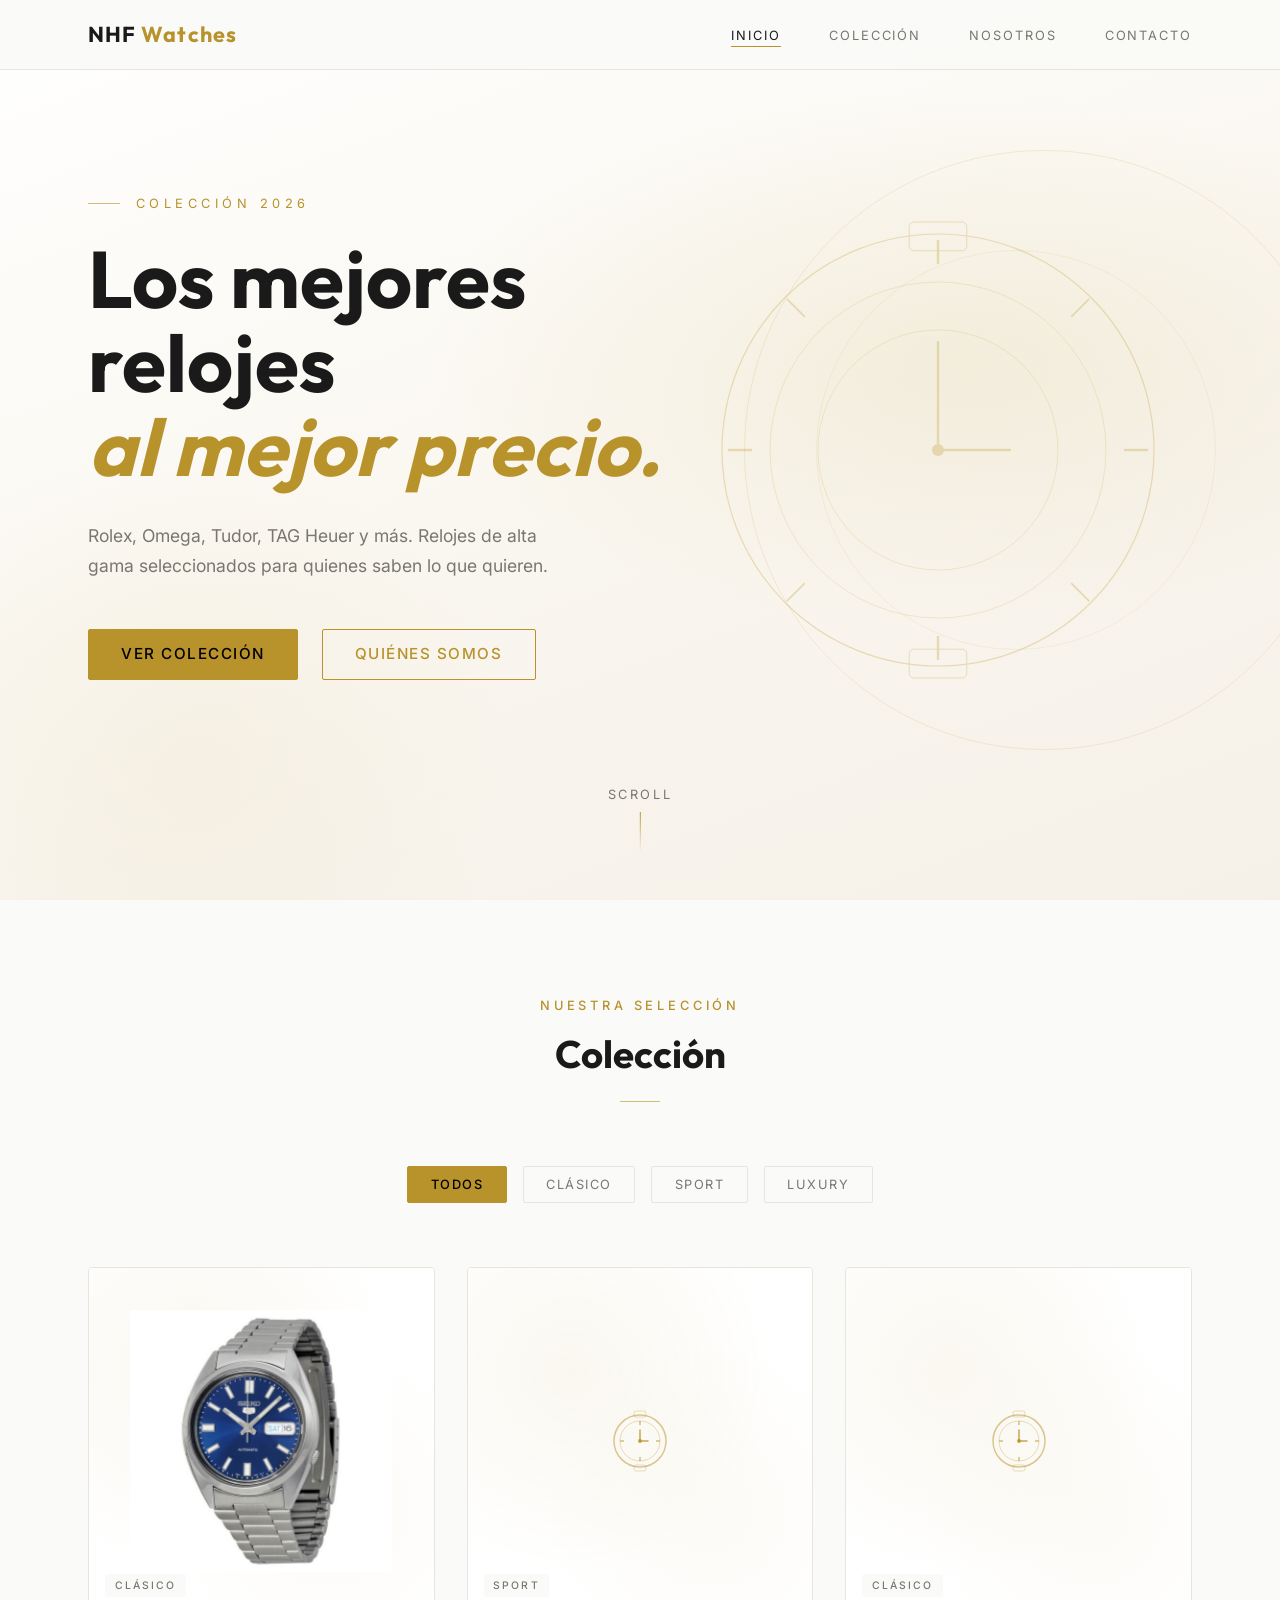
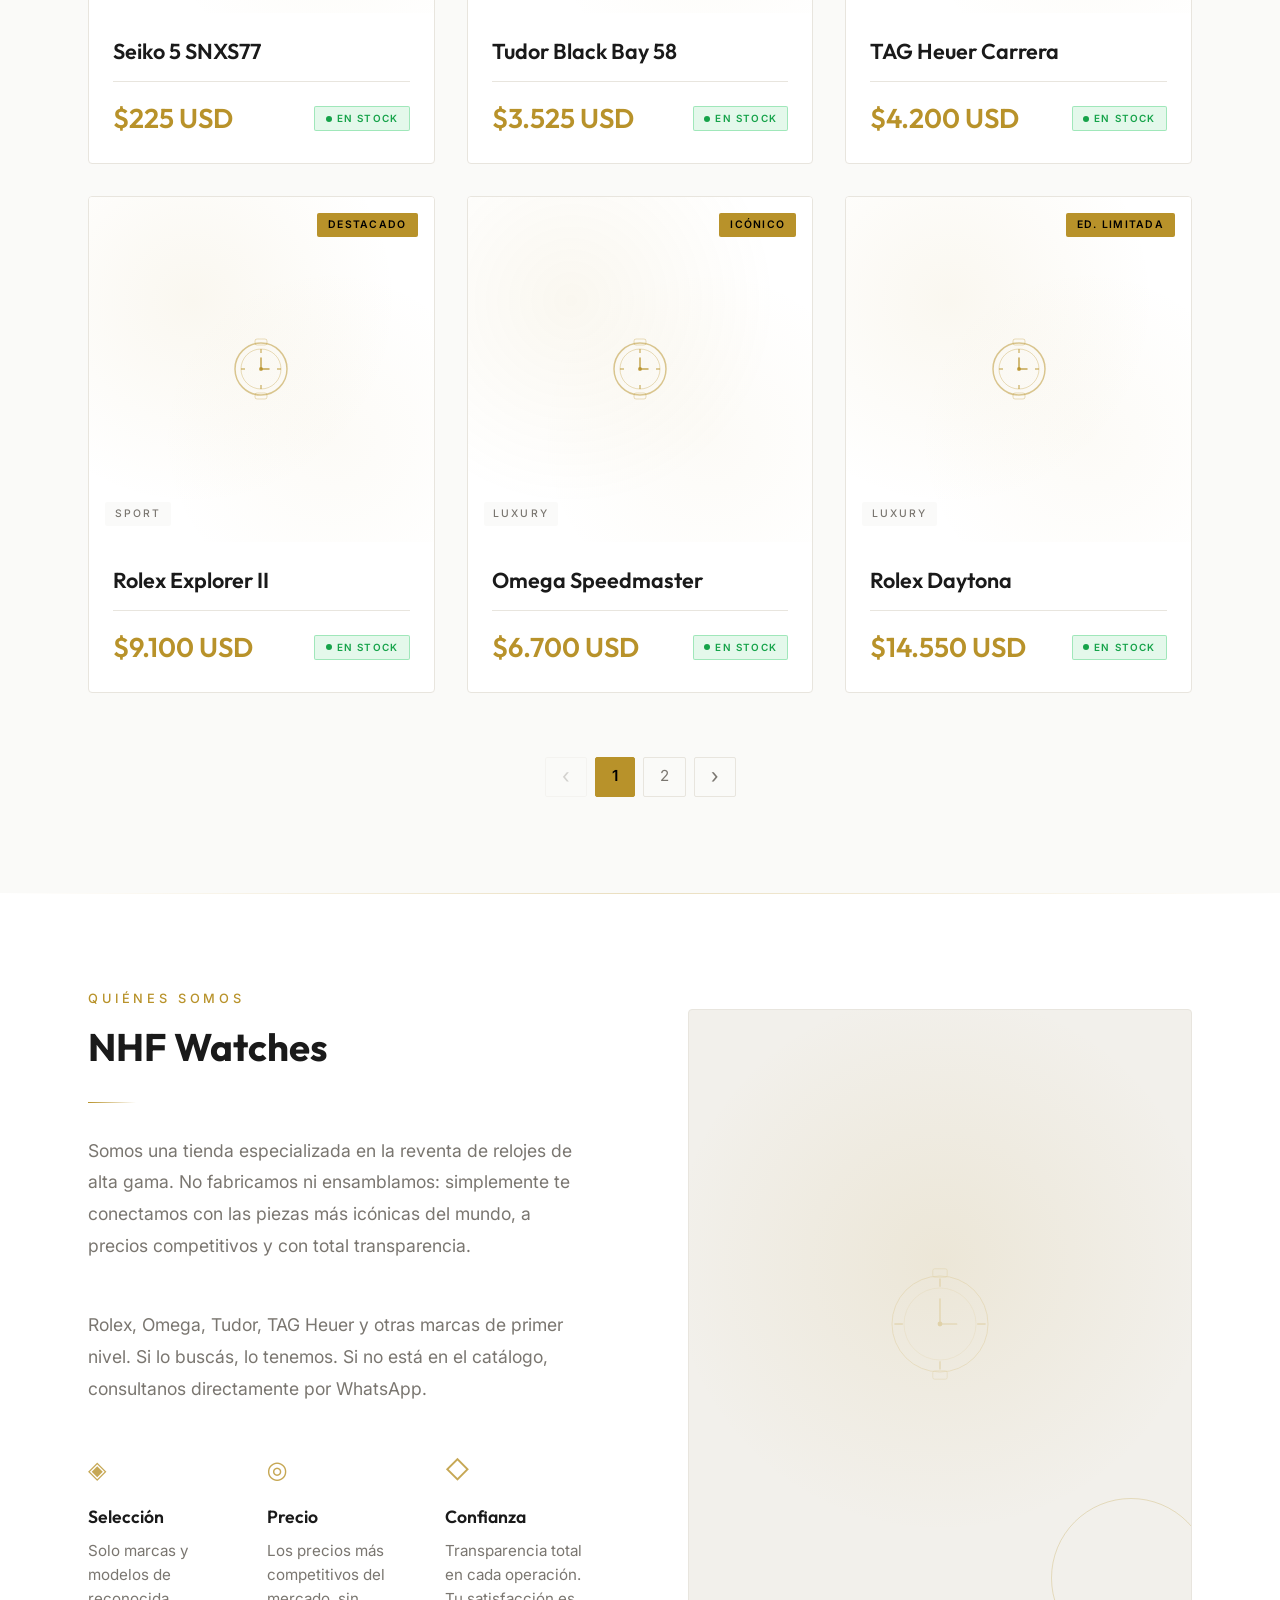
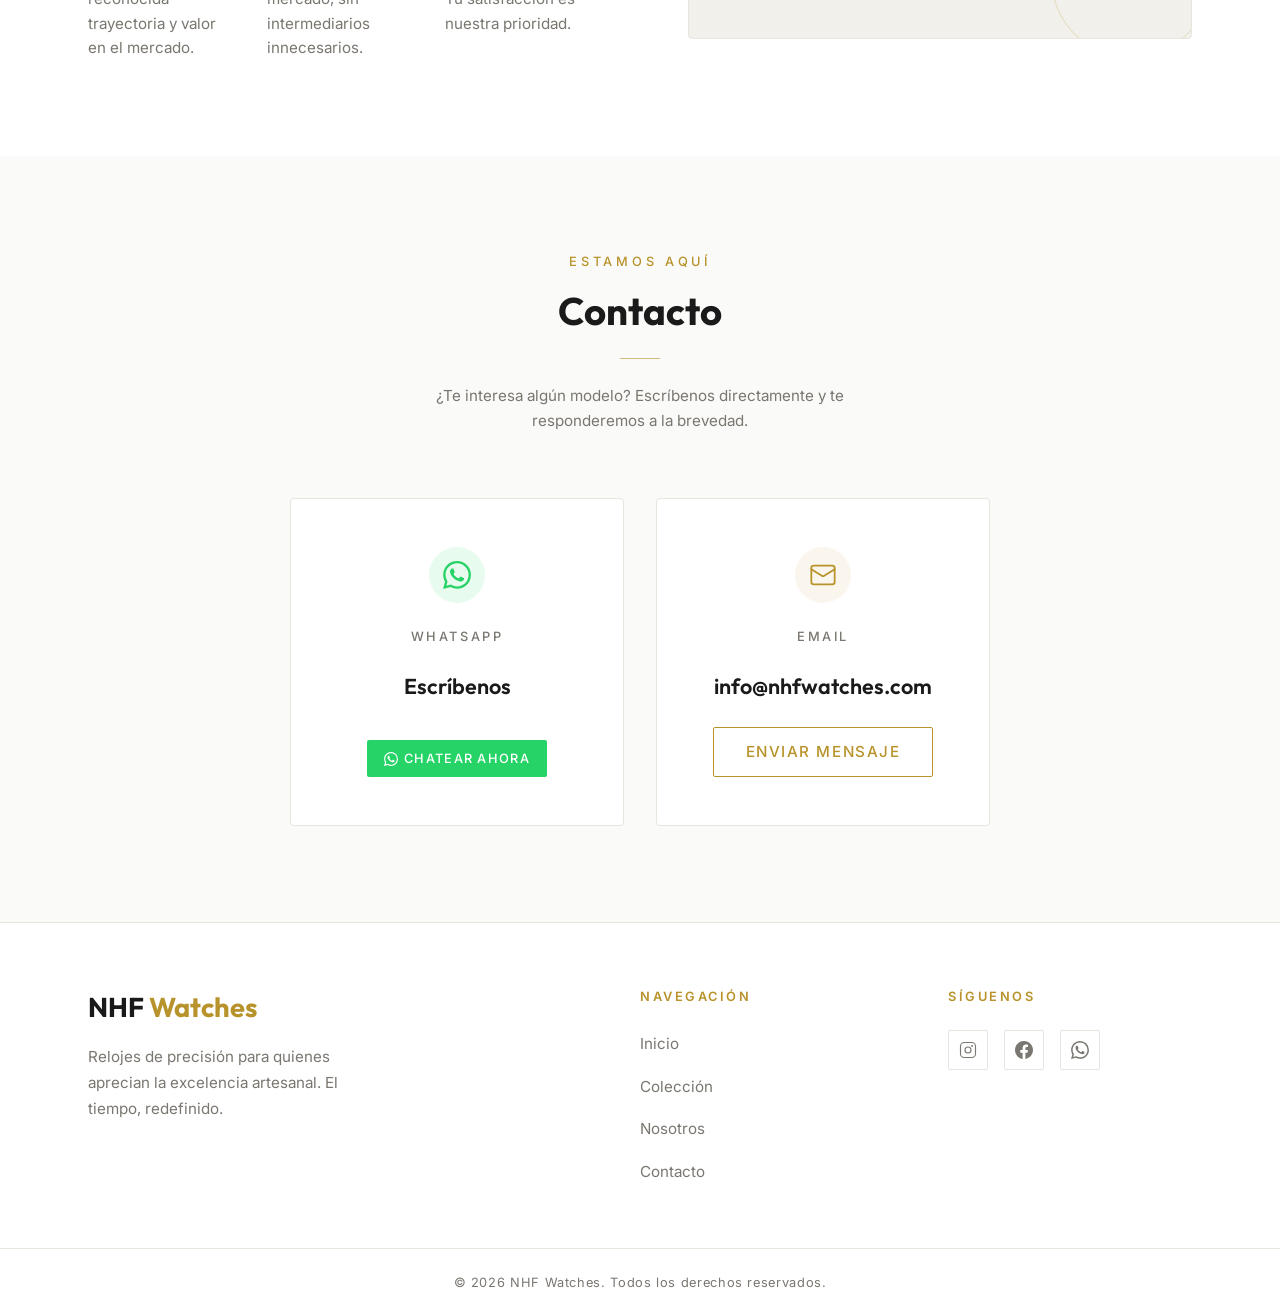
==== commit ec836e1f: "Implementación de página de producto y carrusel de productos" ====
--- a/nhf-watches/index.html
+++ b/nhf-watches/index.html
@@ -127,6 +127,8 @@
         <!-- Product cards are rendered by JS -->
         <div class="products__grid" id="productsGrid" role="list" aria-live="polite"></div>
 
+        <div id="productsPagination"></div>
+
       </div>
     </section>
 
--- a/nhf-watches/css/style.css
+++ b/nhf-watches/css/style.css
@@ -504,7 +504,7 @@
 .card__image-wrapper {
   position: relative;
   aspect-ratio: 1 / 1;
-  background: var(--color-surface-2);
+  background: #ffffff;
   display: flex;
   align-items: center;
   justify-content: center;
@@ -672,6 +672,429 @@
   color: var(--color-accent);
 }
 
+/* Card link wrapper */
+.card__link {
+  display: flex;
+  flex-direction: column;
+  flex: 1;
+  color: inherit;
+  text-decoration: none;
+}
+
+/* Stock badge — used on cards and detail page */
+.stock-badge {
+  display: inline-flex;
+  align-items: center;
+  gap: 5px;
+  font-size: 0.62rem;
+  font-weight: 600;
+  letter-spacing: 0.12em;
+  text-transform: uppercase;
+  padding: 0.25rem 0.65rem;
+  border-radius: 2px;
+  white-space: nowrap;
+}
+
+.stock-badge--in {
+  background: rgba(34, 197, 94, 0.12);
+  color: #16a34a;
+  border: 1px solid rgba(34, 197, 94, 0.35);
+}
+
+.stock-badge--in::before {
+  content: '';
+  display: block;
+  width: 6px;
+  height: 6px;
+  border-radius: 50%;
+  background: #16a34a;
+  flex-shrink: 0;
+}
+
+.stock-badge--out {
+  background: rgba(239, 68, 68, 0.1);
+  color: #dc2626;
+  border: 1px solid rgba(239, 68, 68, 0.25);
+}
+
+/* ============================================================
+   PRODUCT DETAIL PAGE
+   ============================================================ */
+.product-detail {
+  padding-top: calc(var(--nav-height) + var(--space-8));
+  padding-bottom: var(--space-12);
+  min-height: 100vh;
+}
+
+.product-detail__back {
+  display: inline-flex;
+  align-items: center;
+  gap: var(--space-2);
+  font-size: var(--text-xs);
+  font-weight: 500;
+  letter-spacing: 0.15em;
+  text-transform: uppercase;
+  color: var(--color-text-muted);
+  margin-bottom: var(--space-8);
+  transition: color var(--transition-fast);
+}
+
+.product-detail__back:hover {
+  color: var(--color-accent);
+}
+
+.product-detail__back::before {
+  content: '←';
+  font-size: 1rem;
+  letter-spacing: 0;
+}
+
+.product-detail__grid {
+  display: grid;
+  grid-template-columns: 1fr;
+  gap: var(--space-8);
+  align-items: start;
+}
+
+@media (min-width: 768px) {
+  .product-detail__grid {
+    grid-template-columns: 1fr 1fr;
+    gap: var(--space-12);
+  }
+}
+
+.product-detail__image-wrapper {
+  position: relative;
+  aspect-ratio: 1 / 1;
+  background: var(--color-surface-2);
+  border: 1px solid var(--color-border);
+  border-radius: var(--radius);
+  display: flex;
+  align-items: center;
+  justify-content: center;
+  overflow: hidden;
+}
+
+.product-detail__image-wrapper::before {
+  content: '';
+  position: absolute;
+  inset: 0;
+  background:
+    radial-gradient(circle at 30% 30%, rgba(184, 146, 42, 0.07) 0%, transparent 60%),
+    radial-gradient(circle at 70% 70%, rgba(184, 146, 42, 0.04) 0%, transparent 50%);
+}
+
+.product-detail__image {
+  position: absolute;
+  inset: 0;
+  width: 100%;
+  height: 100%;
+  object-fit: contain;
+  padding: 10%;
+  z-index: 1;
+}
+
+.product-detail__img-fallback {
+  position: absolute;
+  inset: 0;
+  display: none;
+  align-items: center;
+  justify-content: center;
+}
+
+.product-detail__image-wrapper--fallback .product-detail__image {
+  display: none;
+}
+
+.product-detail__image-wrapper--fallback .product-detail__img-fallback {
+  display: flex;
+}
+
+.product-detail__badge {
+  position: absolute;
+  top: var(--space-3);
+  right: var(--space-3);
+  font-size: 0.65rem;
+  font-weight: 600;
+  letter-spacing: 0.12em;
+  text-transform: uppercase;
+  color: #000;
+  background: var(--color-accent);
+  padding: 0.3rem 0.8rem;
+  border-radius: 2px;
+  z-index: 2;
+}
+
+.product-detail__info {
+  display: flex;
+  flex-direction: column;
+  gap: var(--space-4);
+}
+
+.product-detail__category {
+  font-size: var(--text-xs);
+  font-weight: 500;
+  letter-spacing: 0.3em;
+  text-transform: uppercase;
+  color: var(--color-accent);
+}
+
+.product-detail__name {
+  font-family: var(--font-heading);
+  font-size: var(--text-3xl);
+  font-weight: 700;
+  line-height: 1.15;
+  color: var(--color-text);
+}
+
+.product-detail__price {
+  font-family: var(--font-heading);
+  font-size: var(--text-2xl);
+  font-weight: 600;
+  color: var(--color-accent);
+}
+
+.product-detail__divider {
+  width: 48px;
+  height: 1px;
+  background: linear-gradient(90deg, var(--color-accent), transparent);
+}
+
+.product-detail__description {
+  font-size: var(--text-base);
+  color: var(--color-text-muted);
+  line-height: 1.8;
+}
+
+.product-detail__specs-title {
+  font-size: var(--text-xs);
+  font-weight: 600;
+  letter-spacing: 0.25em;
+  text-transform: uppercase;
+  color: var(--color-text);
+  margin-bottom: var(--space-3);
+}
+
+.product-detail__specs {
+  display: grid;
+  grid-template-columns: repeat(2, 1fr);
+  gap: var(--space-3);
+  padding: var(--space-4);
+  background: var(--color-surface);
+  border: 1px solid var(--color-border);
+  border-radius: var(--radius);
+}
+
+.product-detail__spec-item {
+  display: flex;
+  flex-direction: column;
+  gap: 3px;
+}
+
+.product-detail__spec-label {
+  font-size: 0.62rem;
+  font-weight: 500;
+  letter-spacing: 0.15em;
+  text-transform: uppercase;
+  color: var(--color-accent);
+}
+
+.product-detail__spec-value {
+  font-size: var(--text-sm);
+  font-weight: 400;
+  color: var(--color-text);
+}
+
+.product-detail__meta {
+  display: flex;
+  align-items: center;
+  gap: var(--space-3);
+  flex-wrap: wrap;
+}
+
+.product-detail__condition {
+  font-size: var(--text-xs);
+  color: var(--color-text-muted);
+  letter-spacing: 0.02em;
+}
+
+.product-detail__condition strong {
+  color: var(--color-text);
+  font-weight: 500;
+}
+
+.product-detail__actions {
+  display: flex;
+  gap: var(--space-3);
+  flex-wrap: wrap;
+  padding-top: var(--space-2);
+}
+
+/* ── Carousel ─────────────────────────────────────────────── */
+.carousel {
+  display: flex;
+  flex-direction: column;
+  gap: var(--space-3);
+}
+
+.carousel__main-wrapper {
+  position: relative;
+  aspect-ratio: 1 / 1;
+  background: #ffffff;
+  border: 1px solid var(--color-border);
+  border-radius: var(--radius);
+  display: flex;
+  align-items: center;
+  justify-content: center;
+  overflow: hidden;
+}
+
+.carousel__main-wrapper::before {
+  content: '';
+  position: absolute;
+  inset: 0;
+  background:
+    radial-gradient(circle at 30% 30%, rgba(184, 146, 42, 0.07) 0%, transparent 60%),
+    radial-gradient(circle at 70% 70%, rgba(184, 146, 42, 0.04) 0%, transparent 50%);
+}
+
+.carousel__main-img {
+  position: absolute;
+  inset: 0;
+  width: 100%;
+  height: 100%;
+  object-fit: contain;
+  padding: 10%;
+  z-index: 1;
+  transition: opacity 0.2s ease;
+}
+
+.carousel__fallback {
+  position: absolute;
+  inset: 0;
+  display: none;
+  align-items: center;
+  justify-content: center;
+  z-index: 1;
+}
+
+.carousel__main-wrapper--fallback .carousel__main-img { display: none; }
+.carousel__main-wrapper--fallback .carousel__fallback { display: flex; }
+.carousel__fallback--only { display: flex; }
+
+.carousel__btn {
+  position: absolute;
+  top: 50%;
+  transform: translateY(-50%);
+  z-index: 2;
+  width: 40px;
+  height: 40px;
+  border-radius: 50%;
+  background: rgba(250, 250, 248, 0.9);
+  border: 1px solid var(--color-border);
+  color: var(--color-text);
+  font-size: 1.4rem;
+  line-height: 1;
+  display: flex;
+  align-items: center;
+  justify-content: center;
+  cursor: pointer;
+  transition: all var(--transition);
+  backdrop-filter: blur(4px);
+}
+
+.carousel__btn:hover {
+  background: var(--color-accent);
+  border-color: var(--color-accent);
+  color: #000;
+}
+
+.carousel__btn--prev { left: var(--space-2); }
+.carousel__btn--next { right: var(--space-2); }
+
+.carousel__badge {
+  position: absolute;
+  top: var(--space-3);
+  right: var(--space-3);
+  font-size: 0.65rem;
+  font-weight: 600;
+  letter-spacing: 0.12em;
+  text-transform: uppercase;
+  color: #000;
+  background: var(--color-accent);
+  padding: 0.3rem 0.8rem;
+  border-radius: 2px;
+  z-index: 2;
+}
+
+.carousel__counter {
+  position: absolute;
+  bottom: var(--space-2);
+  right: var(--space-2);
+  font-size: 0.65rem;
+  font-weight: 500;
+  letter-spacing: 0.08em;
+  color: var(--color-text-muted);
+  background: rgba(250, 250, 248, 0.85);
+  padding: 0.2rem 0.55rem;
+  border-radius: 2px;
+  backdrop-filter: blur(4px);
+  z-index: 2;
+}
+
+.carousel__thumbs {
+  display: flex;
+  gap: var(--space-2);
+  flex-wrap: wrap;
+}
+
+.carousel__main-img {
+  cursor: zoom-in;
+}
+
+.carousel__thumb {
+  width: 68px;
+  height: 68px;
+  border: 1px solid var(--color-border);
+  border-radius: var(--radius-sm);
+  background: #ffffff;
+  overflow: hidden;
+  cursor: pointer;
+  padding: 0;
+  transition: border-color var(--transition);
+  flex-shrink: 0;
+}
+
+.carousel__thumb img {
+  width: 100%;
+  height: 100%;
+  object-fit: contain;
+  padding: 6px;
+}
+
+.carousel__thumb--active {
+  border-color: var(--color-accent);
+  box-shadow: 0 0 0 1px var(--color-accent);
+}
+
+.carousel__thumb:hover:not(.carousel__thumb--active) {
+  border-color: rgba(184, 146, 42, 0.5);
+}
+
+/* Not found state */
+.product-detail__not-found {
+  text-align: center;
+  padding: var(--space-12) 0;
+  color: var(--color-text-muted);
+}
+
+.product-detail__not-found h2 {
+  font-family: var(--font-heading);
+  font-size: var(--text-2xl);
+  color: var(--color-text);
+  margin-bottom: var(--space-4);
+}
+
 /* ============================================================
    ABOUT / NOSOTROS
    ============================================================ */
@@ -988,6 +1411,149 @@
   font-size: var(--text-xs);
   color: var(--color-text-muted);
   letter-spacing: 0.05em;
+}
+
+/* ============================================================
+   PAGINATION
+   ============================================================ */
+.pagination {
+  display: flex;
+  align-items: center;
+  justify-content: center;
+  gap: var(--space-1);
+  margin-top: var(--space-8);
+}
+
+.pagination__btn {
+  min-width: 40px;
+  height: 40px;
+  padding: 0 var(--space-2);
+  font-family: var(--font-body);
+  font-size: var(--text-sm);
+  font-weight: 400;
+  color: var(--color-text-muted);
+  background: transparent;
+  border: 1px solid var(--color-border);
+  border-radius: var(--radius-sm);
+  cursor: pointer;
+  transition: all var(--transition);
+  display: inline-flex;
+  align-items: center;
+  justify-content: center;
+}
+
+.pagination__btn:hover:not([disabled]) {
+  color: var(--color-text);
+  border-color: var(--color-accent);
+}
+
+.pagination__btn[disabled] {
+  opacity: 0.3;
+  cursor: default;
+}
+
+.pagination__btn--arrow {
+  font-size: 1.3rem;
+  line-height: 1;
+}
+
+.pagination__num--active {
+  background: var(--color-accent);
+  border-color: var(--color-accent);
+  color: #000;
+  font-weight: 600;
+  cursor: default;
+}
+
+/* ============================================================
+   LIGHTBOX
+   ============================================================ */
+.lightbox {
+  position: fixed;
+  inset: 0;
+  background: rgba(0, 0, 0, 0.92);
+  z-index: 3000;
+  display: flex;
+  align-items: center;
+  justify-content: center;
+  opacity: 0;
+  pointer-events: none;
+  transition: opacity 0.22s ease;
+  padding: var(--space-4);
+}
+
+.lightbox--open {
+  opacity: 1;
+  pointer-events: all;
+}
+
+.lightbox__img {
+  max-width: 90vw;
+  max-height: 88vh;
+  object-fit: contain;
+  background: #ffffff;
+  border-radius: var(--radius);
+  box-shadow: 0 32px 80px rgba(0, 0, 0, 0.6);
+  user-select: none;
+}
+
+.lightbox__close {
+  position: absolute;
+  top: var(--space-4);
+  right: var(--space-4);
+  width: 44px;
+  height: 44px;
+  border-radius: 50%;
+  background: rgba(255, 255, 255, 0.1);
+  border: 1px solid rgba(255, 255, 255, 0.2);
+  color: #fff;
+  font-size: 1.6rem;
+  line-height: 1;
+  cursor: pointer;
+  display: flex;
+  align-items: center;
+  justify-content: center;
+  transition: background var(--transition);
+}
+
+.lightbox__close:hover {
+  background: rgba(255, 255, 255, 0.2);
+}
+
+.lightbox__btn {
+  position: absolute;
+  top: 50%;
+  transform: translateY(-50%);
+  width: 48px;
+  height: 48px;
+  border-radius: 50%;
+  background: rgba(255, 255, 255, 0.1);
+  border: 1px solid rgba(255, 255, 255, 0.2);
+  color: #fff;
+  font-size: 1.8rem;
+  line-height: 1;
+  cursor: pointer;
+  display: flex;
+  align-items: center;
+  justify-content: center;
+  transition: background var(--transition);
+}
+
+.lightbox__btn:hover {
+  background: rgba(255, 255, 255, 0.22);
+}
+
+.lightbox__btn--prev { left: var(--space-4); }
+.lightbox__btn--next { right: var(--space-4); }
+
+.lightbox__counter {
+  position: absolute;
+  bottom: var(--space-4);
+  left: 50%;
+  transform: translateX(-50%);
+  font-size: var(--text-xs);
+  letter-spacing: 0.15em;
+  color: rgba(255, 255, 255, 0.5);
 }
 
 /* ============================================================
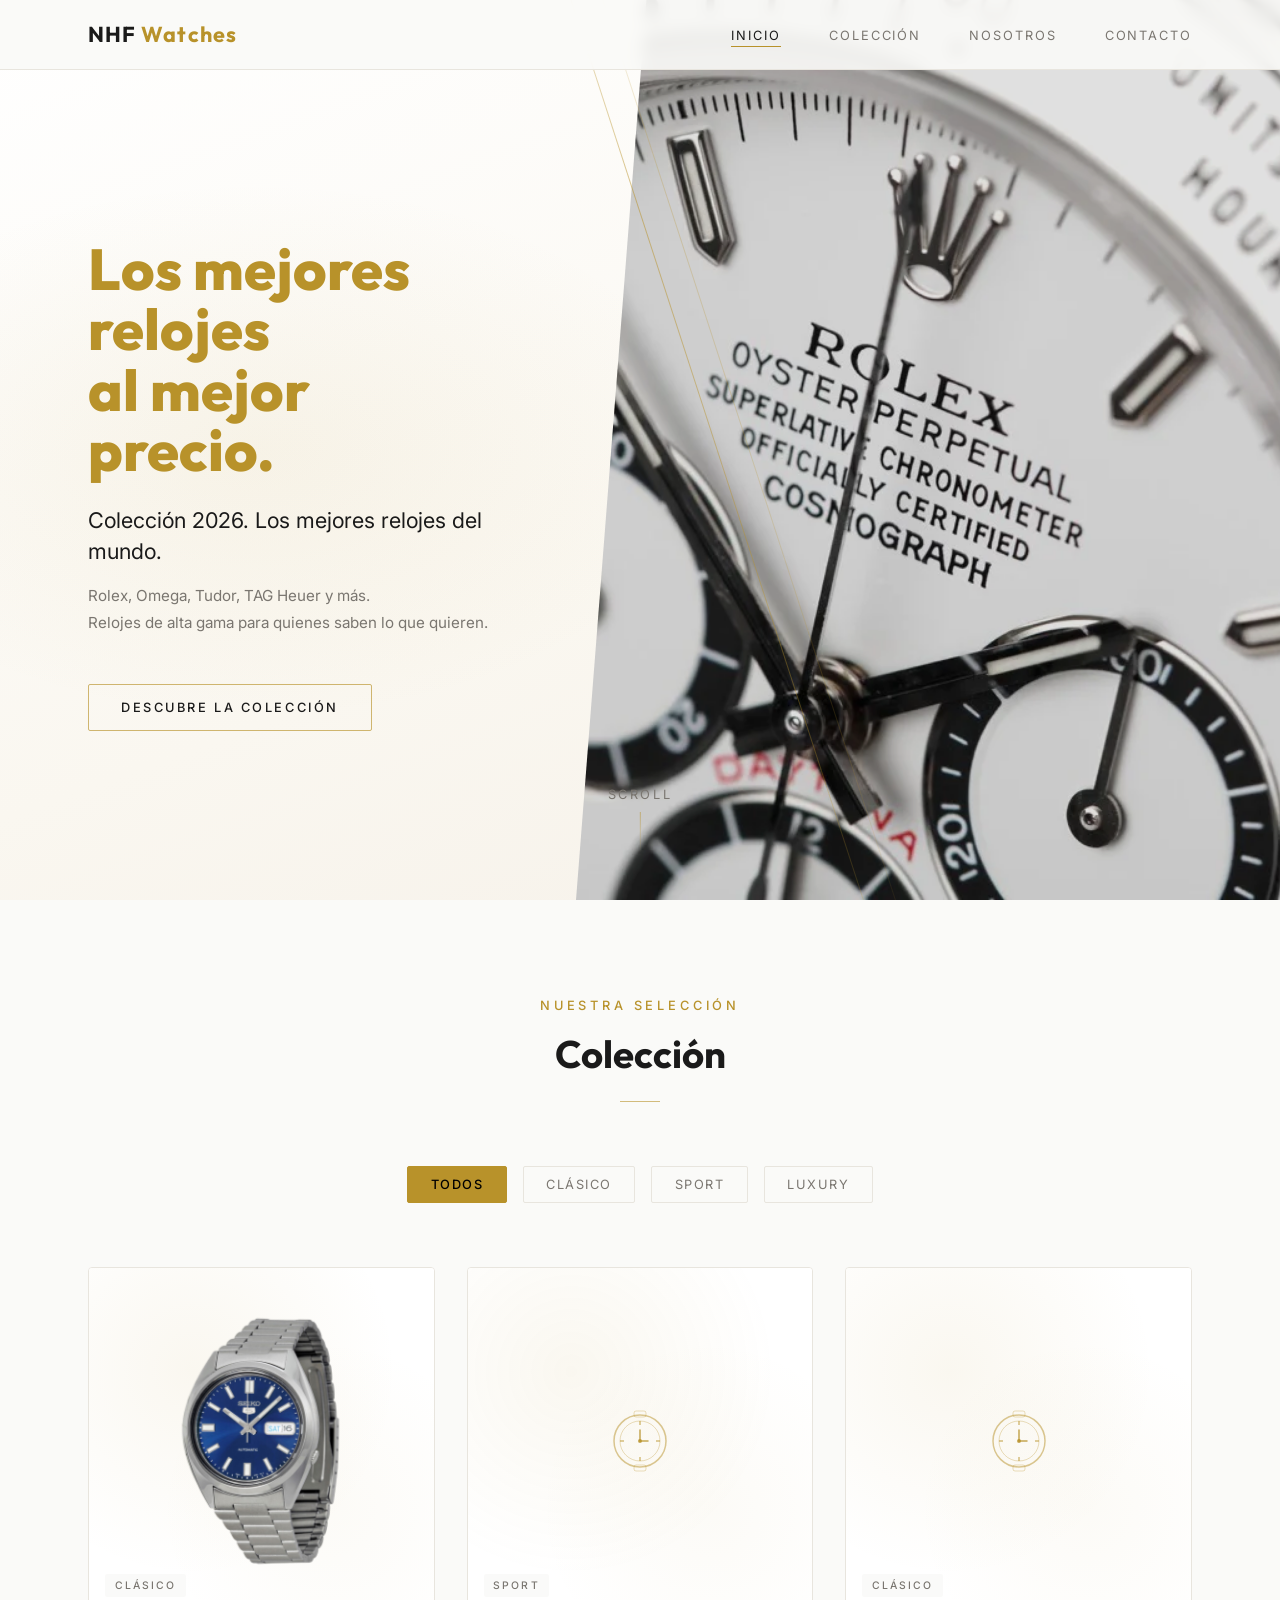
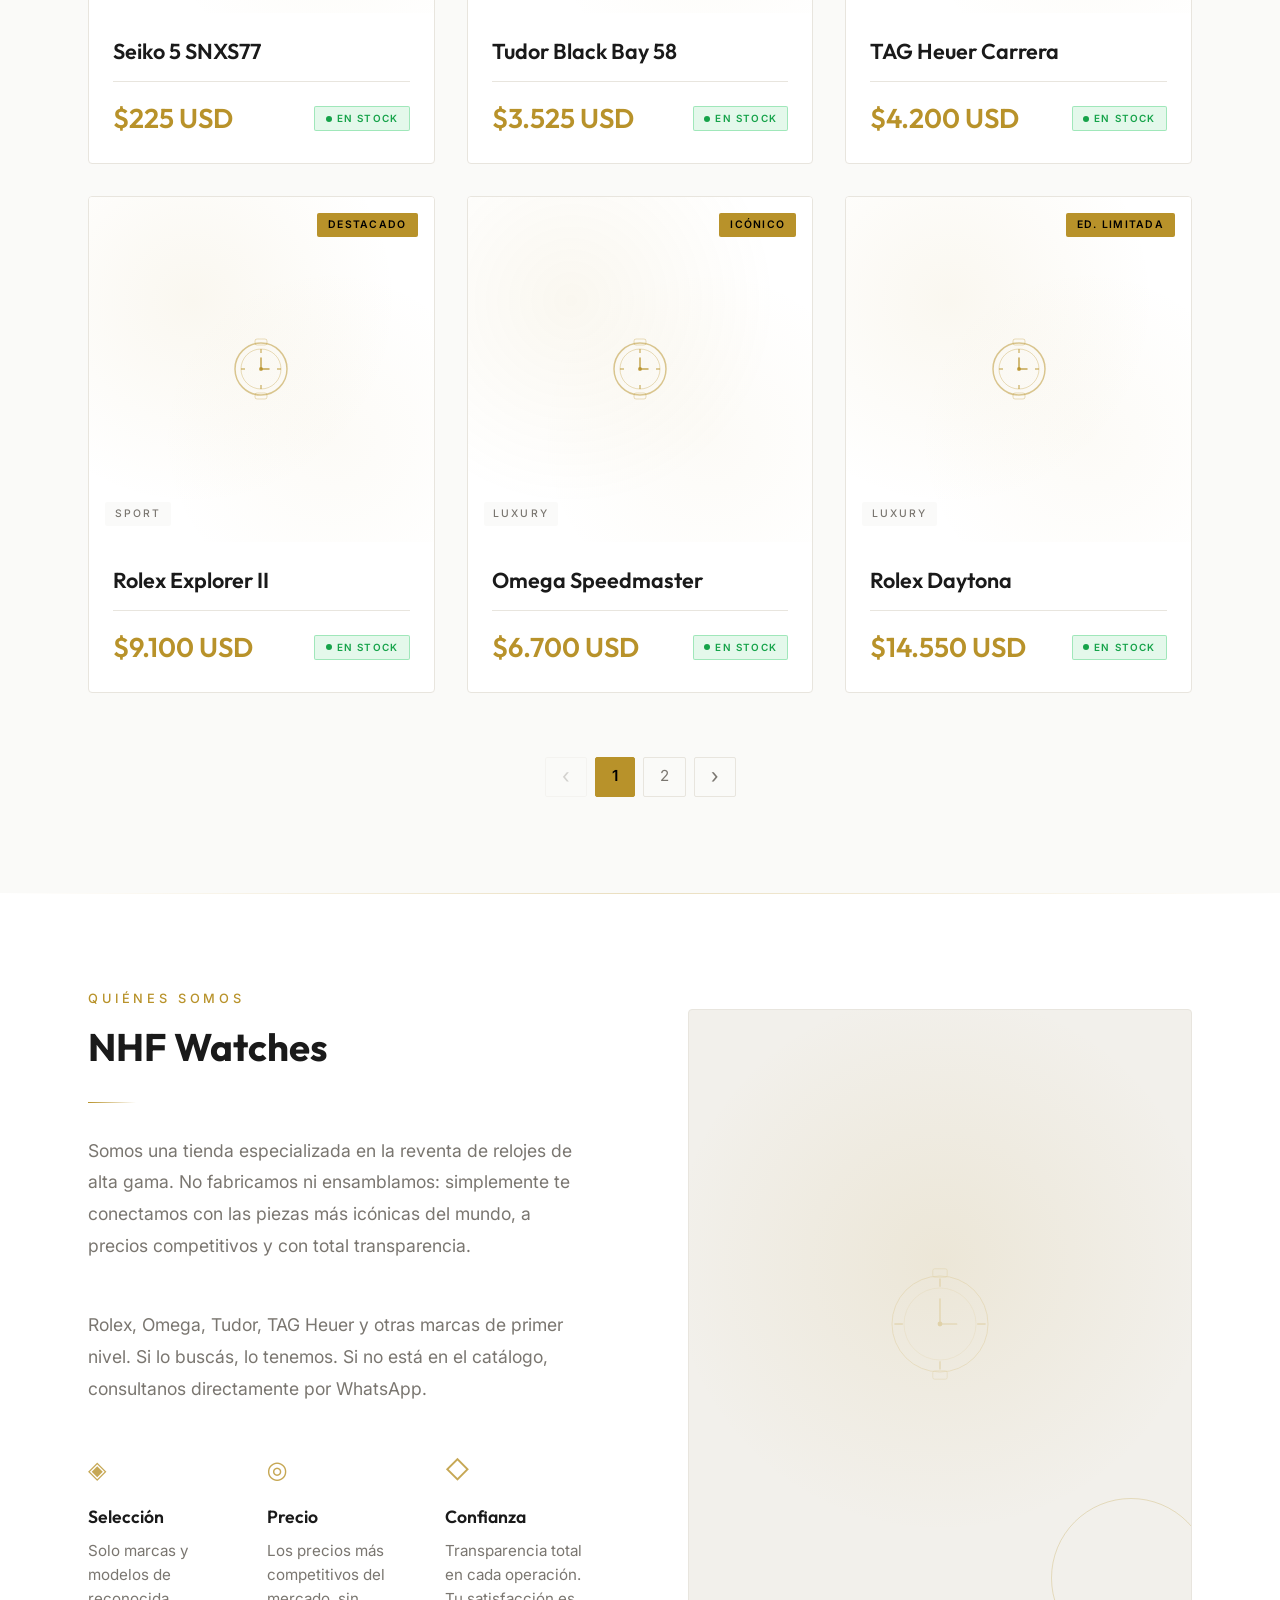
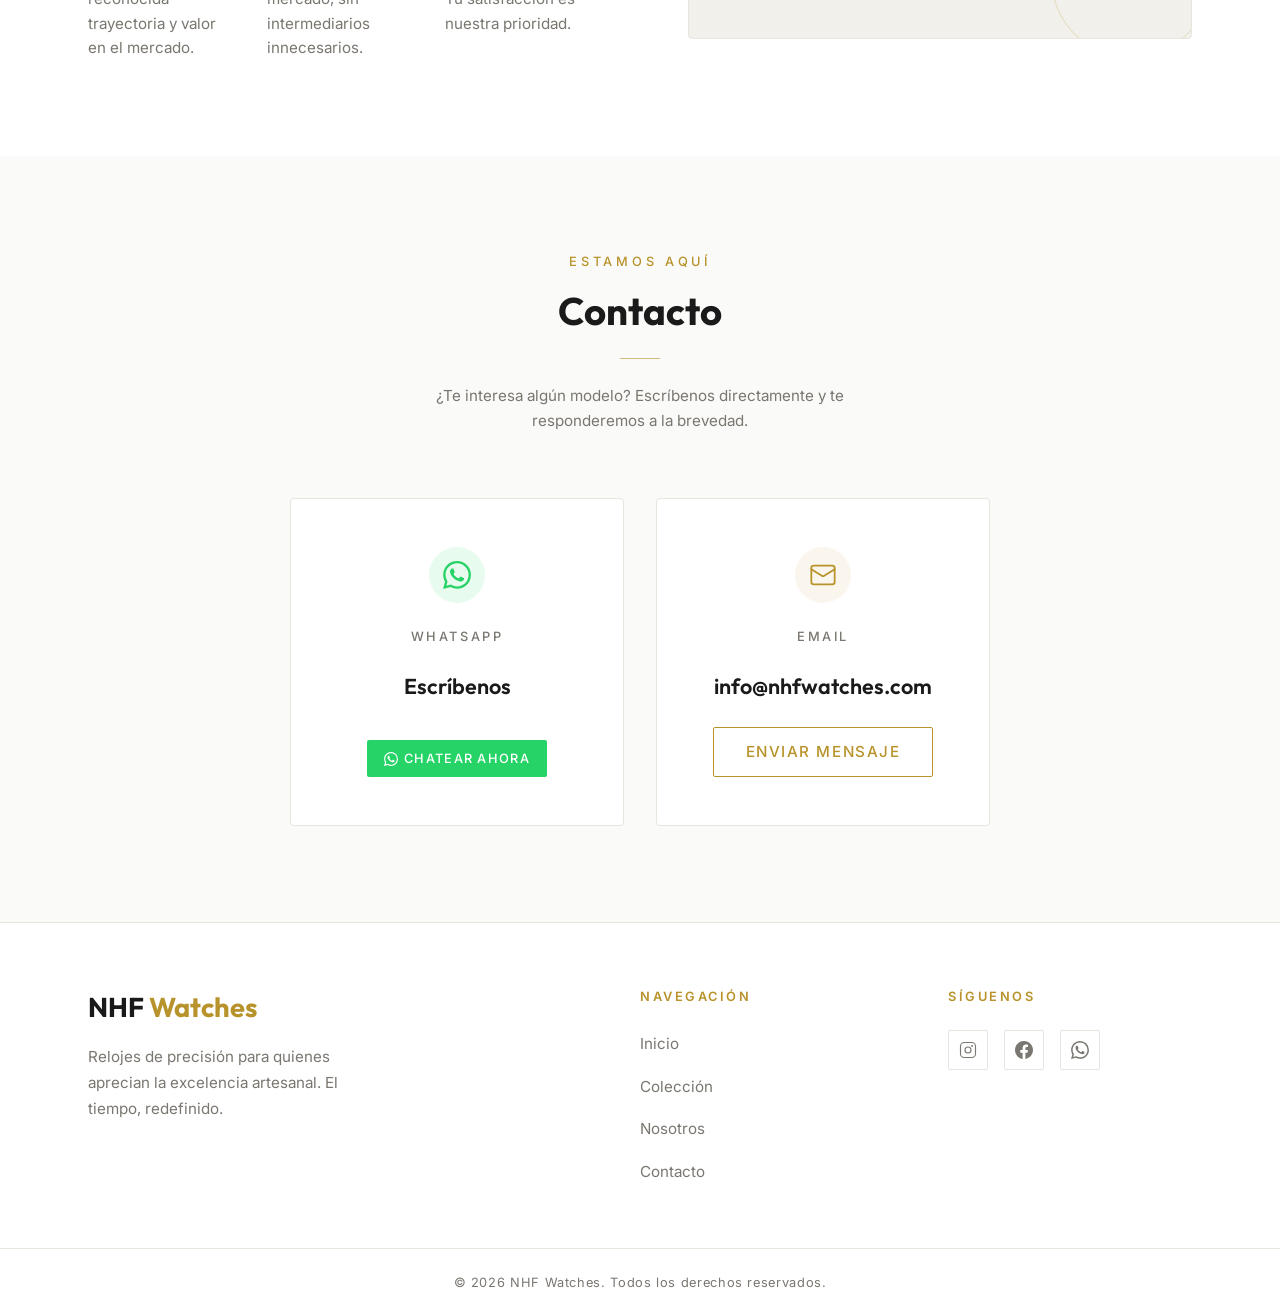
==== commit 4bd99331: "Actualizacion Hero y arreglos otros Co-Authored-By: Claude Sonnet 4.6 <noreply@anthropic.com>" ====
--- a/nhf-watches/index.html
+++ b/nhf-watches/index.html
@@ -55,47 +55,22 @@
     ══════════════════════════════════════════ -->
     <section class="hero" id="inicio" aria-label="Portada">
 
-      <!-- Decorative watch SVG -->
-      <div class="hero__watch-ring" aria-hidden="true">
-        <svg viewBox="0 0 400 400" fill="none" xmlns="http://www.w3.org/2000/svg">
-          <circle cx="200" cy="200" r="180" stroke="#c9a84c" stroke-width="1"/>
-          <circle cx="200" cy="200" r="140" stroke="#c9a84c" stroke-width="0.5"/>
-          <circle cx="200" cy="200" r="100" stroke="#c9a84c" stroke-width="0.5"/>
-          <!-- Hour marks -->
-          <line x1="200" y1="25" x2="200" y2="45" stroke="#c9a84c" stroke-width="2"/>
-          <line x1="200" y1="355" x2="200" y2="375" stroke="#c9a84c" stroke-width="2"/>
-          <line x1="25" y1="200" x2="45" y2="200" stroke="#c9a84c" stroke-width="2"/>
-          <line x1="355" y1="200" x2="375" y2="200" stroke="#c9a84c" stroke-width="2"/>
-          <line x1="326" y1="74" x2="311" y2="89" stroke="#c9a84c" stroke-width="1.5"/>
-          <line x1="74" y1="326" x2="89" y2="311" stroke="#c9a84c" stroke-width="1.5"/>
-          <line x1="74" y1="74" x2="89" y2="89" stroke="#c9a84c" stroke-width="1.5"/>
-          <line x1="326" y1="326" x2="311" y2="311" stroke="#c9a84c" stroke-width="1.5"/>
-          <!-- Hands -->
-          <line x1="200" y1="200" x2="200" y2="110" stroke="#c9a84c" stroke-width="2" stroke-linecap="round"/>
-          <line x1="200" y1="200" x2="260" y2="200" stroke="#c9a84c" stroke-width="2" stroke-linecap="round"/>
-          <circle cx="200" cy="200" r="5" fill="#c9a84c"/>
-          <!-- Strap top -->
-          <rect x="176" y="10" width="48" height="24" rx="4" stroke="#c9a84c" stroke-width="0.8" fill="none"/>
-          <!-- Strap bottom -->
-          <rect x="176" y="366" width="48" height="24" rx="4" stroke="#c9a84c" stroke-width="0.8" fill="none"/>
-        </svg>
-      </div>
-
-      <div class="container">
-        <div class="hero__content reveal">
-          <p class="hero__eyebrow">Colección 2026</p>
-          <h1 class="hero__title">
-            Los mejores relojes<br />
-            <em>al mejor precio.</em>
-          </h1>
-          <p class="hero__subtitle">
-            Rolex, Omega, Tudor, TAG Heuer y más. Relojes de alta gama
-            seleccionados para quienes saben lo que quieren.
-          </p>
-          <div class="hero__cta">
-            <a href="#coleccion" class="btn btn--primary">Ver Colección</a>
-            <a href="#nosotros"  class="btn btn--outline">Quiénes Somos</a>
-          </div>
+      <div class="hero__image" aria-hidden="true">
+        <img src="img/PORTADA.webp" alt="" />
+      </div>
+
+      <div class="hero__content reveal">
+        <h1 class="hero__title">
+          Los mejores relojes<br />
+          <em>al mejor precio.</em>
+        </h1>
+        <p class="hero__subtitle">Colección 2026. Los mejores relojes del mundo.</p>
+        <p class="hero__desc">
+          Rolex, Omega, Tudor, TAG Heuer y más.<br />
+          Relojes de alta gama para quienes saben lo que quieren.
+        </p>
+        <div class="hero__cta">
+          <a href="#coleccion" class="btn btn--hero-outline">Descubre la Colección</a>
         </div>
       </div>
 
--- a/nhf-watches/css/style.css
+++ b/nhf-watches/css/style.css
@@ -151,7 +151,7 @@
 }
 
 .navbar--scrolled {
-  background: rgba(250, 250, 248, 0.95);
+  background: rgba(250, 250, 248, 0.96);
   backdrop-filter: blur(14px);
   -webkit-backdrop-filter: blur(14px);
   border-bottom-color: var(--color-border);
@@ -272,95 +272,124 @@
   min-height: 100vh;
   display: flex;
   align-items: center;
-  padding-top: var(--nav-height);
   overflow: hidden;
   background:
-    radial-gradient(ellipse 70% 50% at 75% 40%, rgba(184, 146, 42, 0.1) 0%, transparent 60%),
-    radial-gradient(ellipse 50% 70% at 15% 85%, rgba(184, 146, 42, 0.06) 0%, transparent 50%),
-    linear-gradient(160deg, #ffffff 0%, #faf7f0 50%, #f5f0e8 100%);
-}
-
-/* Decorative ring */
-.hero::before {
-  content: '';
-  position: absolute;
-  top: 50%;
-  right: -5%;
-  transform: translateY(-50%);
-  width: min(600px, 80vw);
-  height: min(600px, 80vw);
-  border-radius: 50%;
-  border: 1px solid rgba(184, 146, 42, 0.15);
-  pointer-events: none;
-}
-
+    radial-gradient(ellipse 60% 50% at 20% 50%, rgba(184, 146, 42, 0.07) 0%, transparent 60%),
+    linear-gradient(160deg, #ffffff 0%, #faf7f0 60%, #f5f0e8 100%);
+}
+
+/* Diagonal gold lines */
+.hero::before,
 .hero::after {
   content: '';
   position: absolute;
-  top: 50%;
-  right: 5%;
-  transform: translateY(-50%);
-  width: min(400px, 55vw);
-  height: min(400px, 55vw);
-  border-radius: 50%;
-  border: 1px solid rgba(184, 146, 42, 0.1);
+  top: -20%;
+  width: 1px;
+  height: 150%;
+  background: linear-gradient(
+    to bottom,
+    transparent 0%,
+    rgba(184, 146, 42, 0.55) 30%,
+    rgba(184, 146, 42, 0.35) 70%,
+    transparent 100%
+  );
+  transform: rotate(-18deg);
+  transform-origin: top center;
   pointer-events: none;
-}
-
+  z-index: 4;
+}
+.hero::before { left: 40%; }
+.hero::after  { left: 42.5%; opacity: 0.5; }
+
+/* Right image — fills the right portion with a diagonal clip */
+.hero__image {
+  position: absolute;
+  right: 0;
+  top: 0;
+  bottom: 0;
+  width: 55%;
+  z-index: 1;
+  clip-path: polygon(10% 0%, 100% 0%, 100% 100%, 0% 100%);
+}
+
+.hero__image img {
+  width: 100%;
+  height: 100%;
+  object-fit: cover;
+  object-position: center center;
+  display: block;
+  filter: brightness(0.88);
+}
+
+/* Left text content */
 .hero__content {
   position: relative;
-  z-index: 1;
-  max-width: 640px;
-}
-
-.hero__eyebrow {
-  font-size: var(--text-xs);
-  font-weight: 400;
-  letter-spacing: 0.35em;
-  text-transform: uppercase;
-  color: var(--color-accent);
-  margin-bottom: var(--space-3);
-  display: flex;
-  align-items: center;
-  gap: var(--space-2);
-}
-
-.hero__eyebrow::before {
-  content: '';
-  display: block;
-  width: 32px;
-  height: 1px;
-  background: var(--color-accent);
-  opacity: 0.6;
+  z-index: 3;
+  width: 42%;
+  padding-top: var(--nav-height);
+  padding-left: max(var(--space-6), calc((100vw - var(--max-width)) / 2 + var(--space-6)));
+  padding-right: var(--space-4);
 }
 
 .hero__title {
   font-family: var(--font-heading);
-  font-size: var(--text-4xl);
-  font-weight: 700;
+  font-size: clamp(2.4rem, 4.5vw, 4.6rem);
+  font-weight: 800;
   line-height: 1.05;
-  color: var(--color-text);
-  margin-bottom: var(--space-4);
+  color: var(--color-accent);
+  margin-bottom: var(--space-3);
 }
 
 .hero__title em {
-  font-style: italic;
+  font-style: normal;
   color: var(--color-accent);
 }
 
 .hero__subtitle {
-  font-size: var(--text-base);
-  color: var(--color-text-muted);
-  line-height: 1.7;
+  font-size: var(--text-lg);
+  font-weight: 400;
+  color: var(--color-text);
+  line-height: 1.45;
+  margin-bottom: var(--space-2);
+}
+
+.hero__desc {
+  font-size: var(--text-sm);
+  color: var(--color-text-muted);
+  line-height: 1.75;
   margin-bottom: var(--space-6);
-  max-width: 480px;
 }
 
 .hero__cta {
   display: flex;
   align-items: center;
-  gap: var(--space-3);
   flex-wrap: wrap;
+}
+
+/* Hero outlined button */
+.btn--hero-outline {
+  display: inline-flex;
+  align-items: center;
+  padding: 0.8rem 2rem;
+  font-family: var(--font-body);
+  font-size: var(--text-xs);
+  font-weight: 500;
+  letter-spacing: 0.2em;
+  text-transform: uppercase;
+  color: var(--color-text);
+  border: 1px solid rgba(184, 146, 42, 0.65);
+  background: transparent;
+  cursor: pointer;
+  transition: all var(--transition);
+  text-decoration: none;
+  white-space: nowrap;
+}
+
+.btn--hero-outline:hover {
+  background: var(--color-accent);
+  border-color: var(--color-accent);
+  color: #000;
+  transform: translateY(-2px);
 }
 
 /* Scroll indicator */
@@ -378,6 +407,7 @@
   letter-spacing: 0.2em;
   text-transform: uppercase;
   animation: scrollBounce 2s ease-in-out infinite;
+  z-index: 4;
 }
 
 .hero__scroll-indicator::after {
@@ -385,7 +415,7 @@
   display: block;
   width: 1px;
   height: 40px;
-  background: linear-gradient(to bottom, var(--color-accent), transparent);
+  background: linear-gradient(to bottom, rgba(184, 146, 42, 0.55), transparent);
 }
 
 @keyframes scrollBounce {
@@ -393,30 +423,29 @@
   50%       { transform: translateX(-50%) translateY(6px); }
 }
 
-/* Hero watch decoration */
-.hero__watch-ring {
-  position: absolute;
-  right: 8%;
-  top: 50%;
-  transform: translateY(-50%);
-  width: min(480px, 45vw);
-  height: min(480px, 45vw);
-  border-radius: 50%;
-  display: flex;
-  align-items: center;
-  justify-content: center;
-  pointer-events: none;
-}
-
-.hero__watch-ring svg {
-  width: 100%;
-  height: 100%;
-  opacity: 0.35;
-}
-
+/* ── Responsive ── */
 @media (max-width: 900px) {
-  .hero__watch-ring { display: none; }
+  .hero::before,
+  .hero::after { display: none; }
+
+  .hero__image {
+    width: 100%;
+    clip-path: none;
+  }
+  .hero__image img {
+    filter: brightness(0.3);
+  }
+
+  .hero__content {
+    width: 100%;
+    padding: calc(var(--nav-height) + var(--space-8)) var(--space-4) var(--space-12);
+  }
+  .hero__subtitle { color: rgba(255,255,255,0.9); }
+  .hero__desc     { color: rgba(255,255,255,0.5); }
+  .btn--hero-outline { color: #fff; }
+
   .hero__title { font-size: var(--text-3xl); }
+  .hero__scroll-indicator { color: rgba(255,255,255,0.35); }
 }
 
 @media (max-width: 480px) {
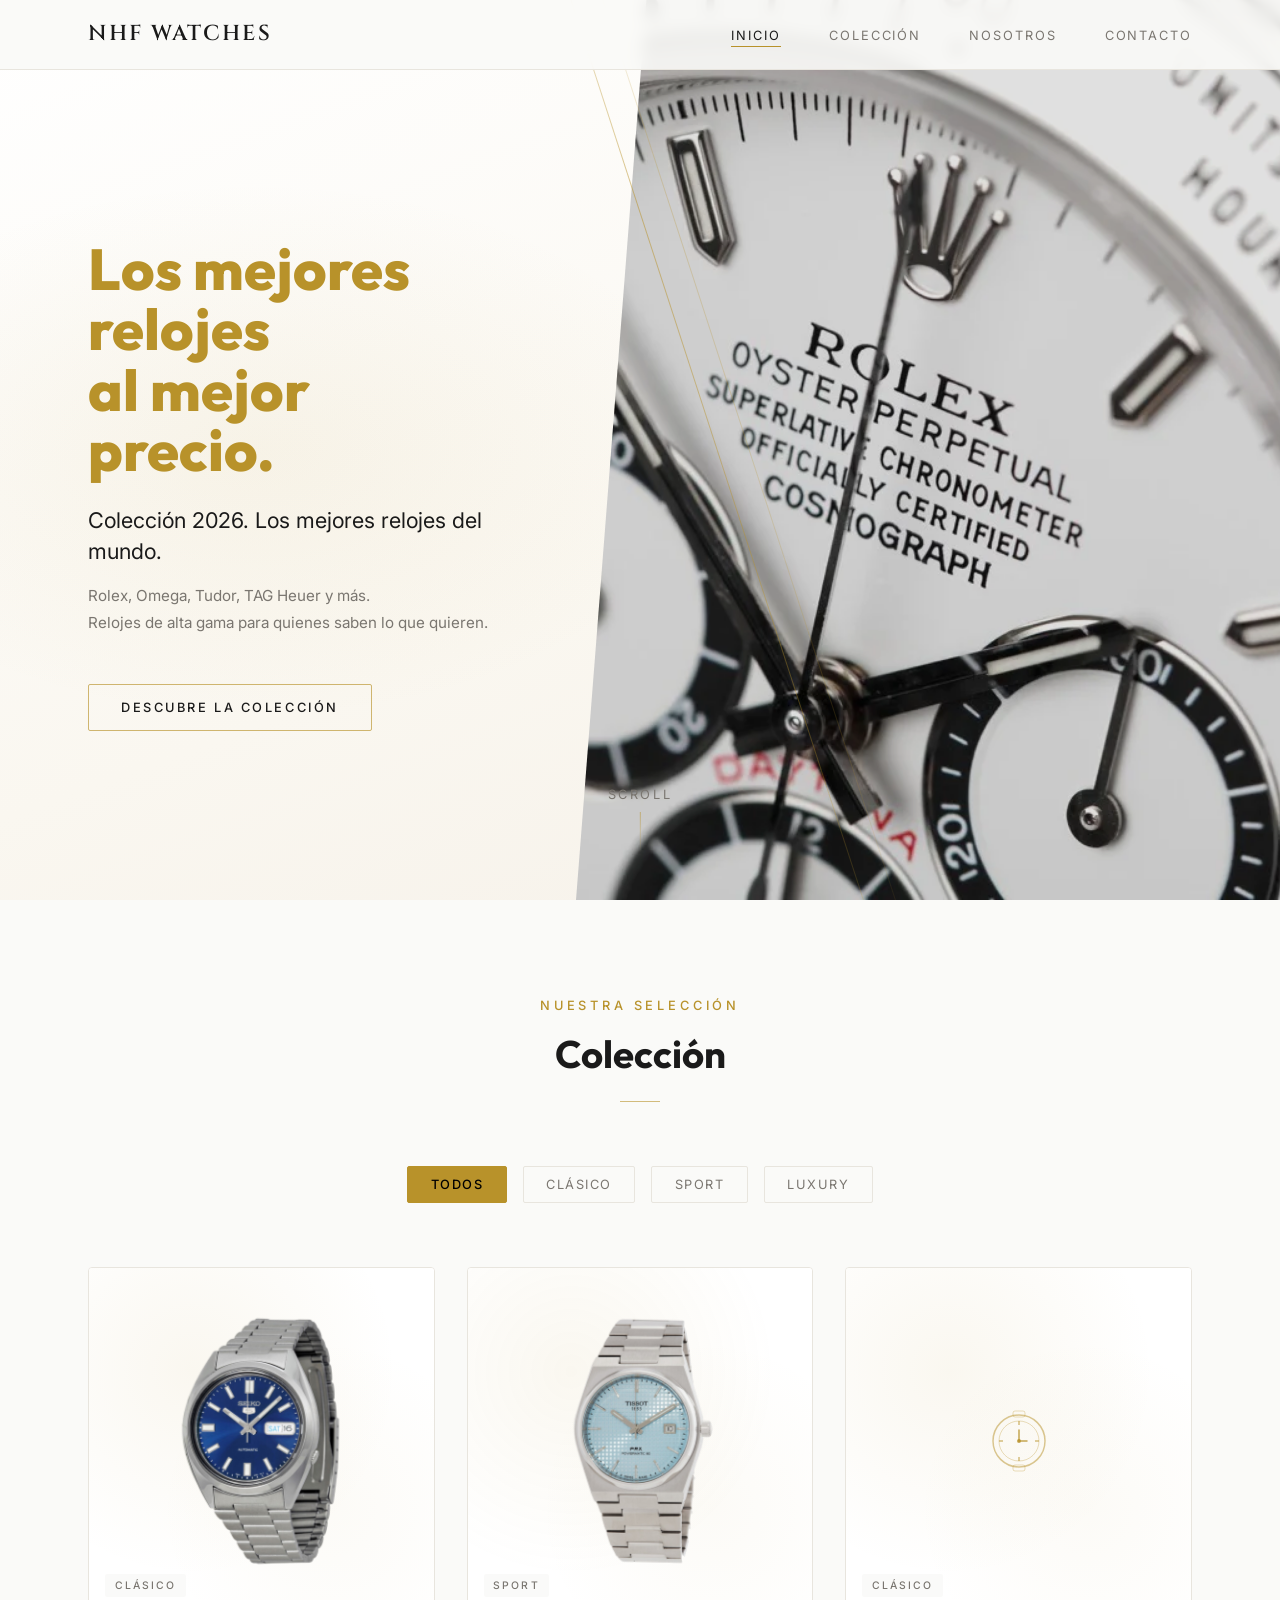
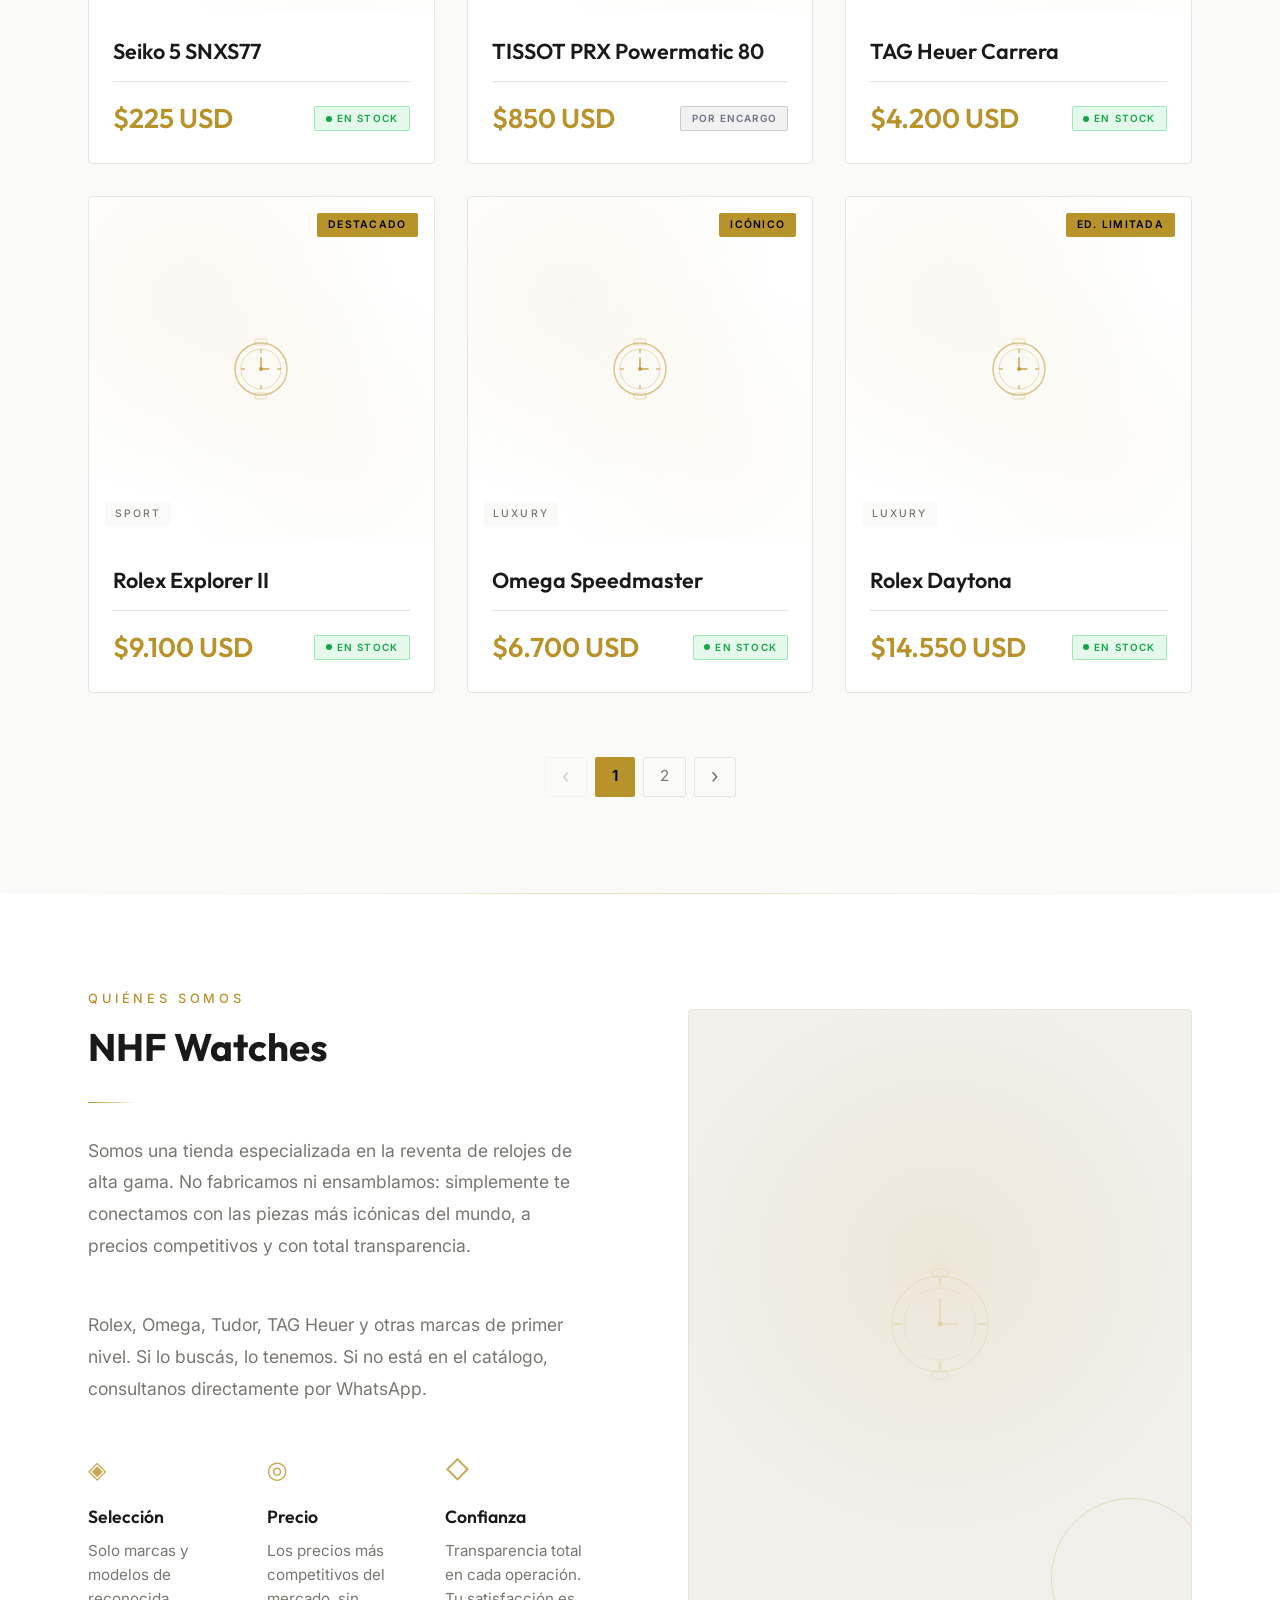
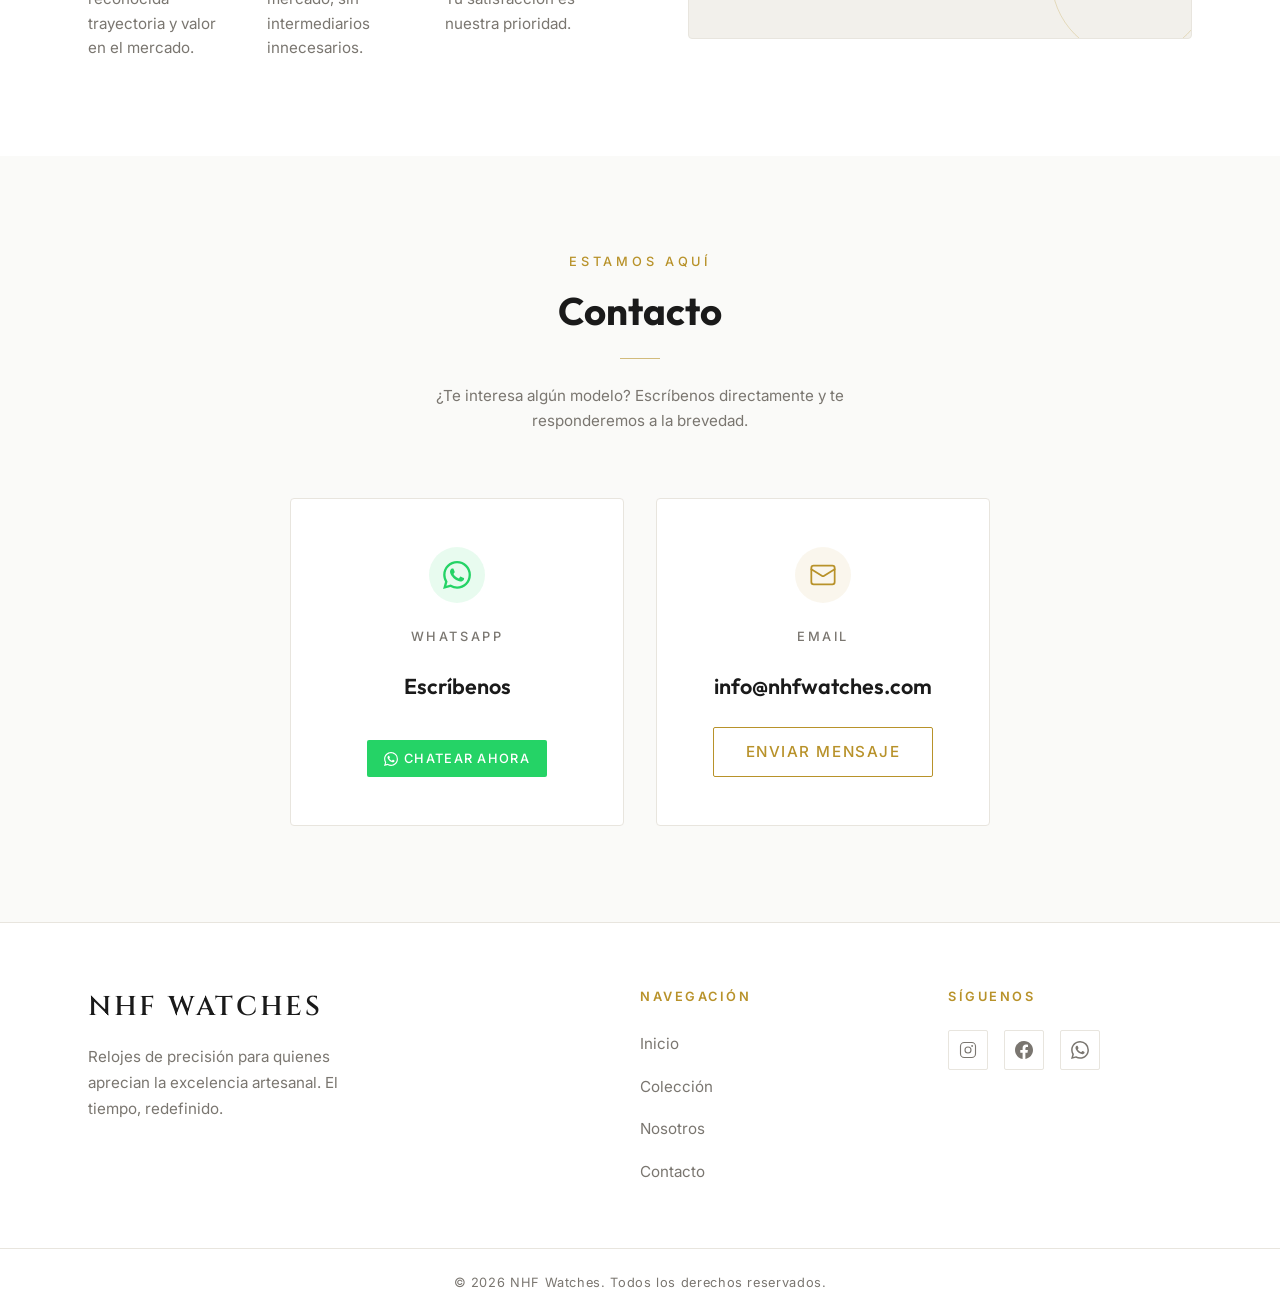
==== commit 734269fa: "Logo update" ====
--- a/nhf-watches/index.html
+++ b/nhf-watches/index.html
@@ -9,7 +9,7 @@
   <!-- Google Fonts -->
   <link rel="preconnect" href="https://fonts.googleapis.com" />
   <link rel="preconnect" href="https://fonts.gstatic.com" crossorigin />
-  <link href="https://fonts.googleapis.com/css2?family=Outfit:wght@300;400;500;600;700&family=Inter:wght@300;400;500&display=swap" rel="stylesheet" />
+  <link href="https://fonts.googleapis.com/css2?family=Cinzel:wght@400;600;700&family=Outfit:wght@300;400;500;600;700&family=Inter:wght@300;400;500&display=swap" rel="stylesheet" />
 
   <!-- CSS -->
   <link rel="stylesheet" href="css/reset.css" />
--- a/nhf-watches/css/style.css
+++ b/nhf-watches/css/style.css
@@ -167,16 +167,17 @@
 }
 
 .navbar__logo {
-  font-family: var(--font-heading);
+  font-family: 'Cinzel', serif;
   font-size: var(--text-lg);
-  font-weight: 700;
-  letter-spacing: 0.05em;
+  font-weight: 600;
+  letter-spacing: 0.1em;
+  text-transform: uppercase;
   color: var(--color-text);
   flex-shrink: 0;
 }
 
 .navbar__logo span {
-  color: var(--color-accent);
+  color: var(--color-text);
 }
 
 .navbar__links {
@@ -746,6 +747,78 @@
   border: 1px solid rgba(239, 68, 68, 0.25);
 }
 
+.stock-badge--order {
+  background: rgba(120, 120, 120, 0.1);
+  color: #6b7280;
+  border: 1px solid rgba(120, 120, 120, 0.3);
+}
+
+/* Tooltip "?" inside stock badges */
+.stock-badge__tooltip-wrap {
+  position: relative;
+  display: inline-flex;
+  align-items: center;
+  margin-left: 4px;
+}
+
+.stock-badge__q {
+  display: inline-flex;
+  align-items: center;
+  justify-content: center;
+  width: 13px;
+  height: 13px;
+  border-radius: 50%;
+  font-size: 0.55rem;
+  font-weight: 700;
+  line-height: 1;
+  cursor: default;
+  flex-shrink: 0;
+  border: 1px solid currentColor;
+  opacity: 0.75;
+  transition: opacity 200ms ease;
+}
+
+.stock-badge__q:hover {
+  opacity: 1;
+}
+
+.stock-badge__tooltip {
+  display: none;
+  position: absolute;
+  bottom: calc(100% + 6px);
+  left: 50%;
+  transform: translateX(-50%);
+  background: #1a1a1a;
+  color: #e5e5e5;
+  font-size: 0.6rem;
+  font-weight: 500;
+  letter-spacing: 0.04em;
+  text-transform: none;
+  line-height: 1.45;
+  padding: 0.45rem 0.65rem;
+  border-radius: 4px;
+  white-space: normal;
+  width: 160px;
+  text-align: center;
+  pointer-events: none;
+  z-index: 50;
+  box-shadow: 0 4px 12px rgba(0,0,0,0.35);
+}
+
+.stock-badge__tooltip::after {
+  content: '';
+  position: absolute;
+  top: 100%;
+  left: 50%;
+  transform: translateX(-50%);
+  border: 5px solid transparent;
+  border-top-color: #1a1a1a;
+}
+
+.stock-badge__tooltip-wrap:hover .stock-badge__tooltip {
+  display: block;
+}
+
 /* ============================================================
    PRODUCT DETAIL PAGE
    ============================================================ */
@@ -893,6 +966,8 @@
   font-size: var(--text-base);
   color: var(--color-text-muted);
   line-height: 1.8;
+  white-space: pre-line;
+  text-align: justify;
 }
 
 .product-detail__specs-title {
@@ -1362,15 +1437,18 @@
 }
 
 .footer__brand .footer__logo {
-  font-family: var(--font-heading);
+  font-family: 'Cinzel', serif;
   font-size: var(--text-xl);
-  font-weight: 700;
+  font-weight: 600;
+  letter-spacing: 0.1em;
+  text-transform: uppercase;
+  color: var(--color-text);
   display: inline-block;
   margin-bottom: var(--space-2);
 }
 
 .footer__brand .footer__logo span {
-  color: var(--color-accent);
+  color: var(--color-text);
 }
 
 .footer__brand p {
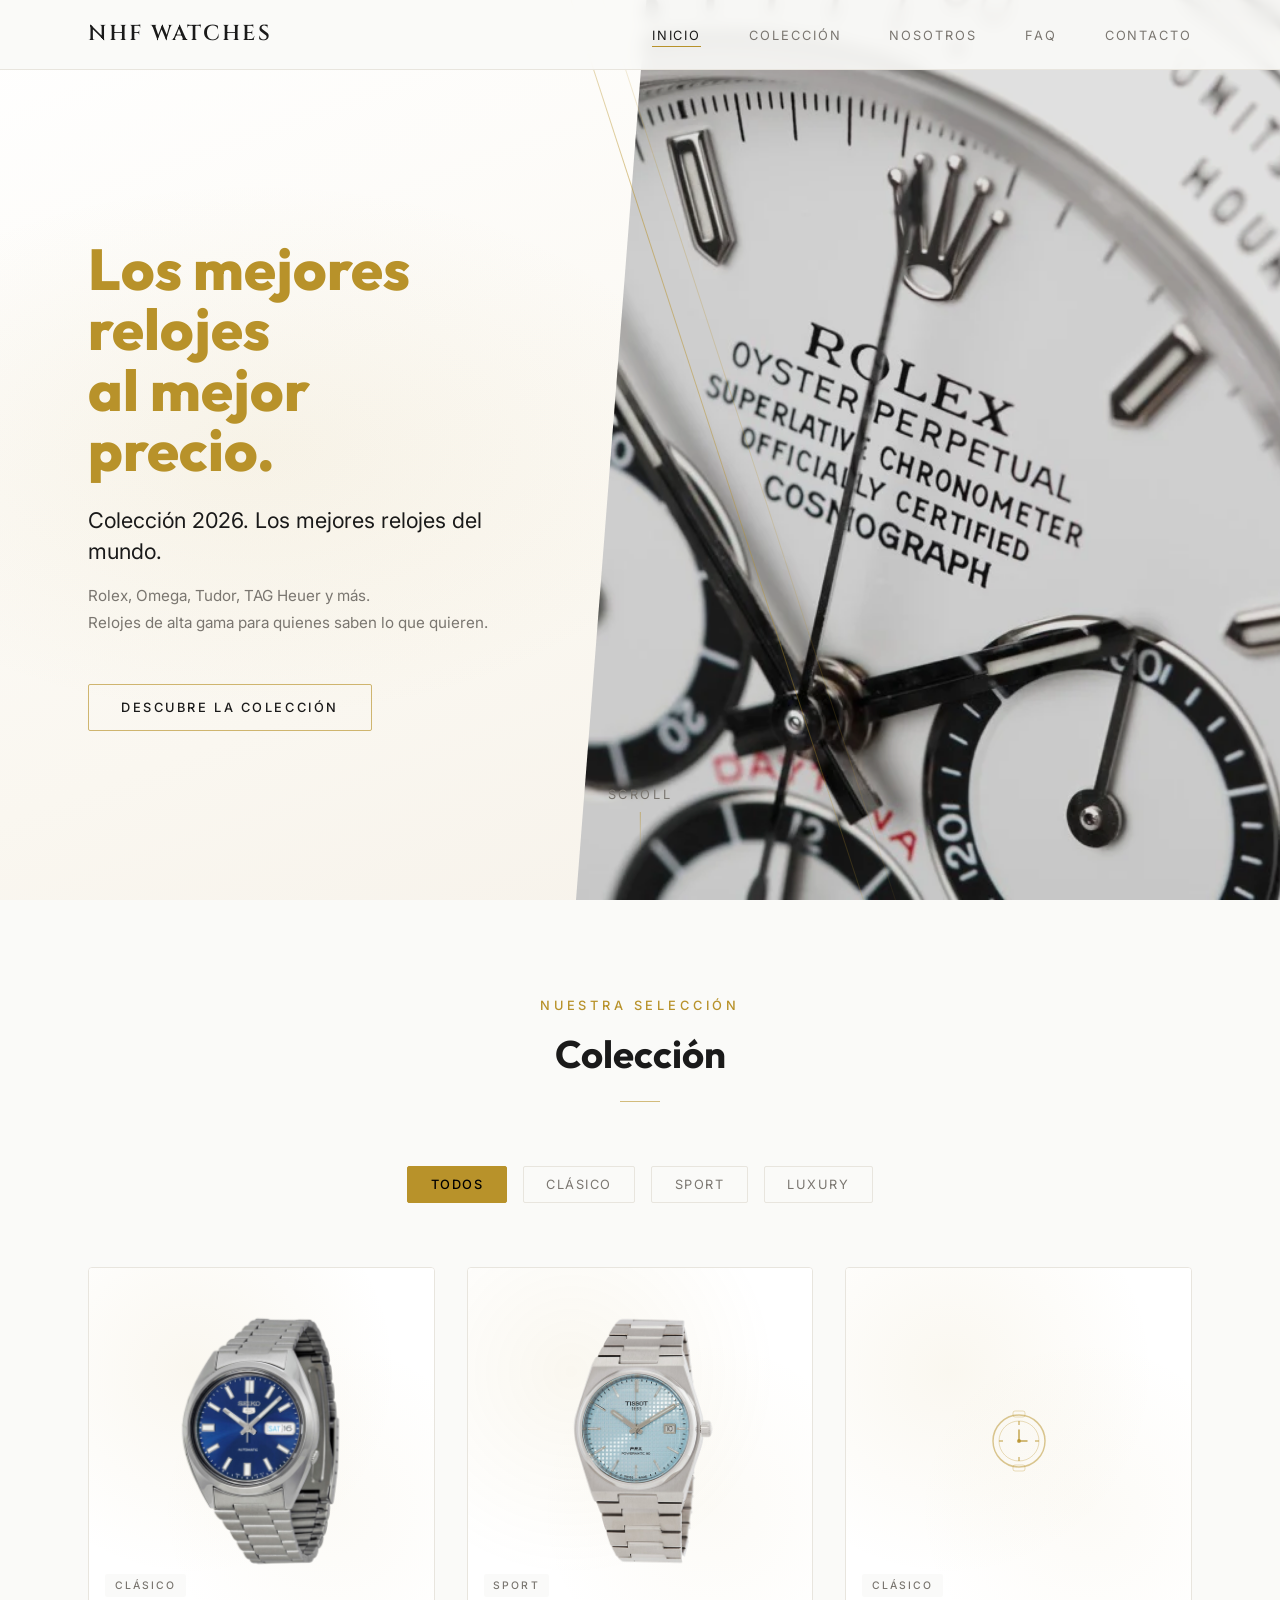
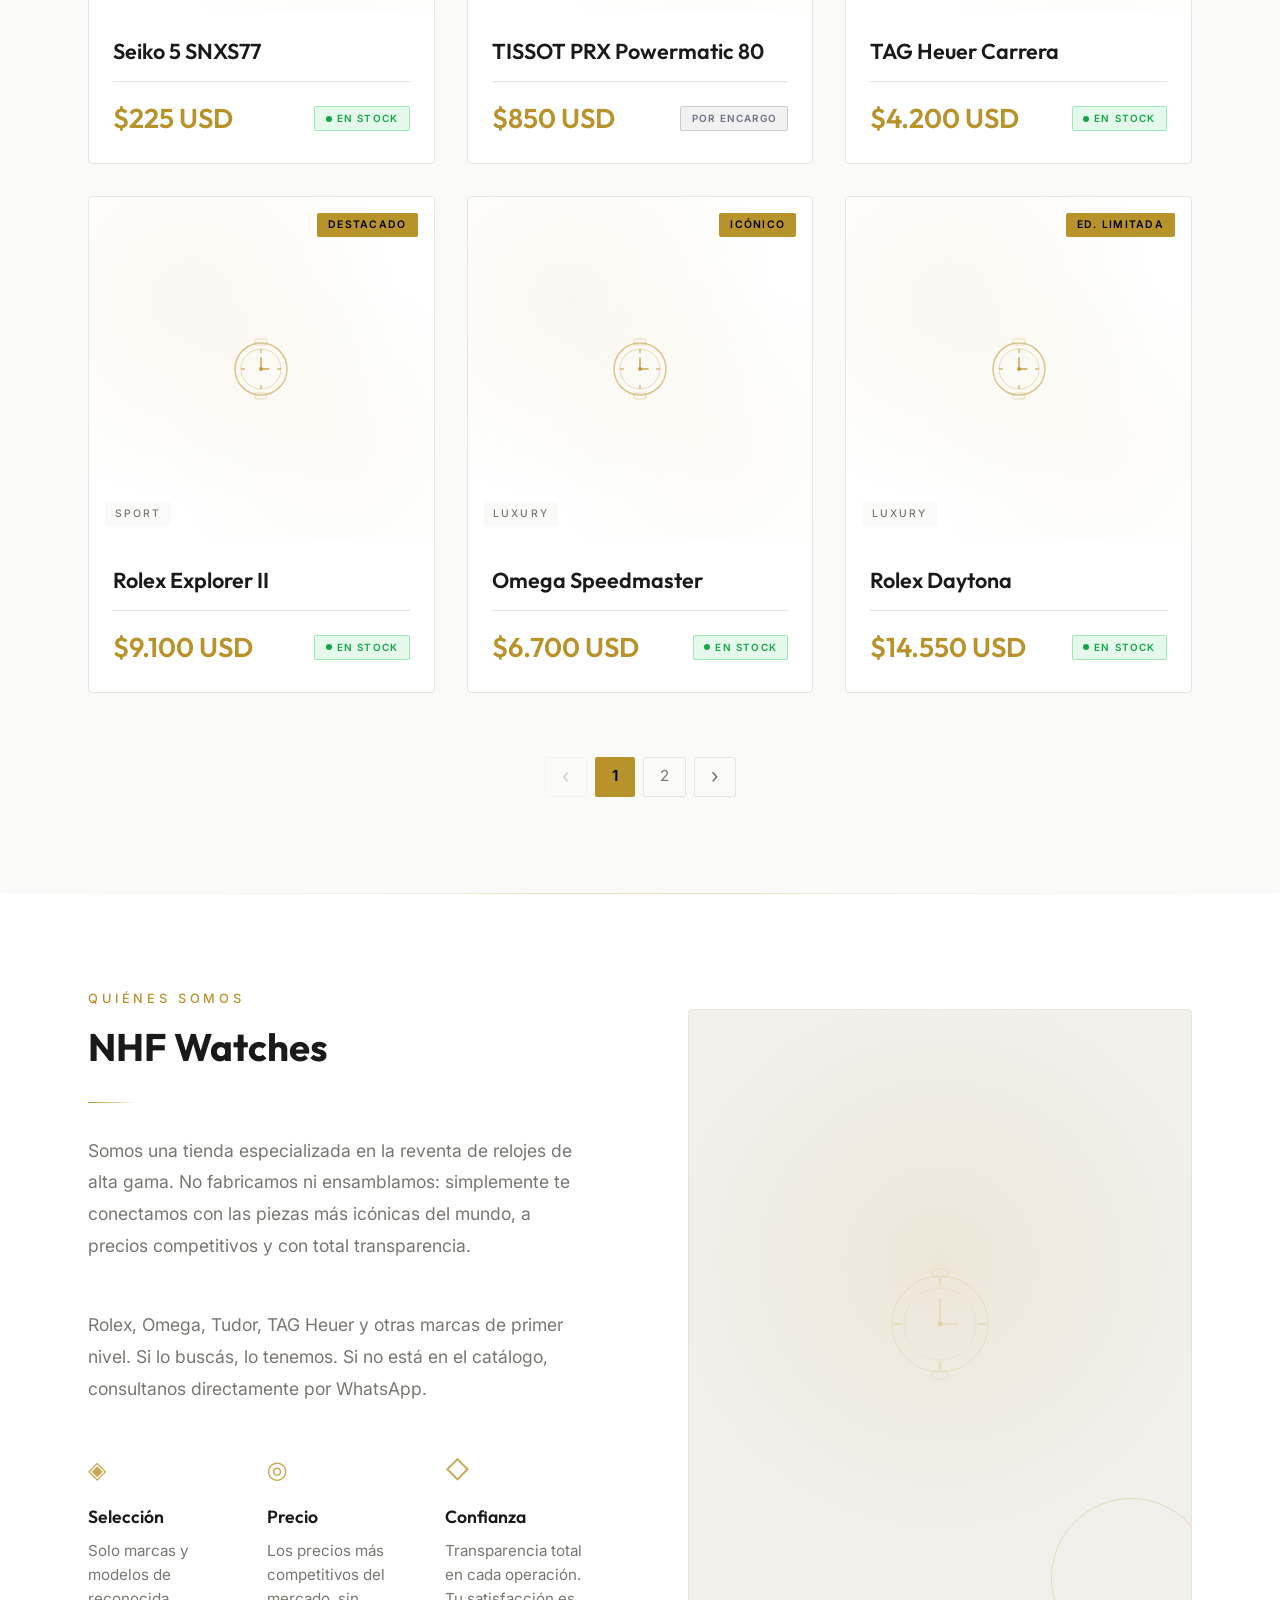
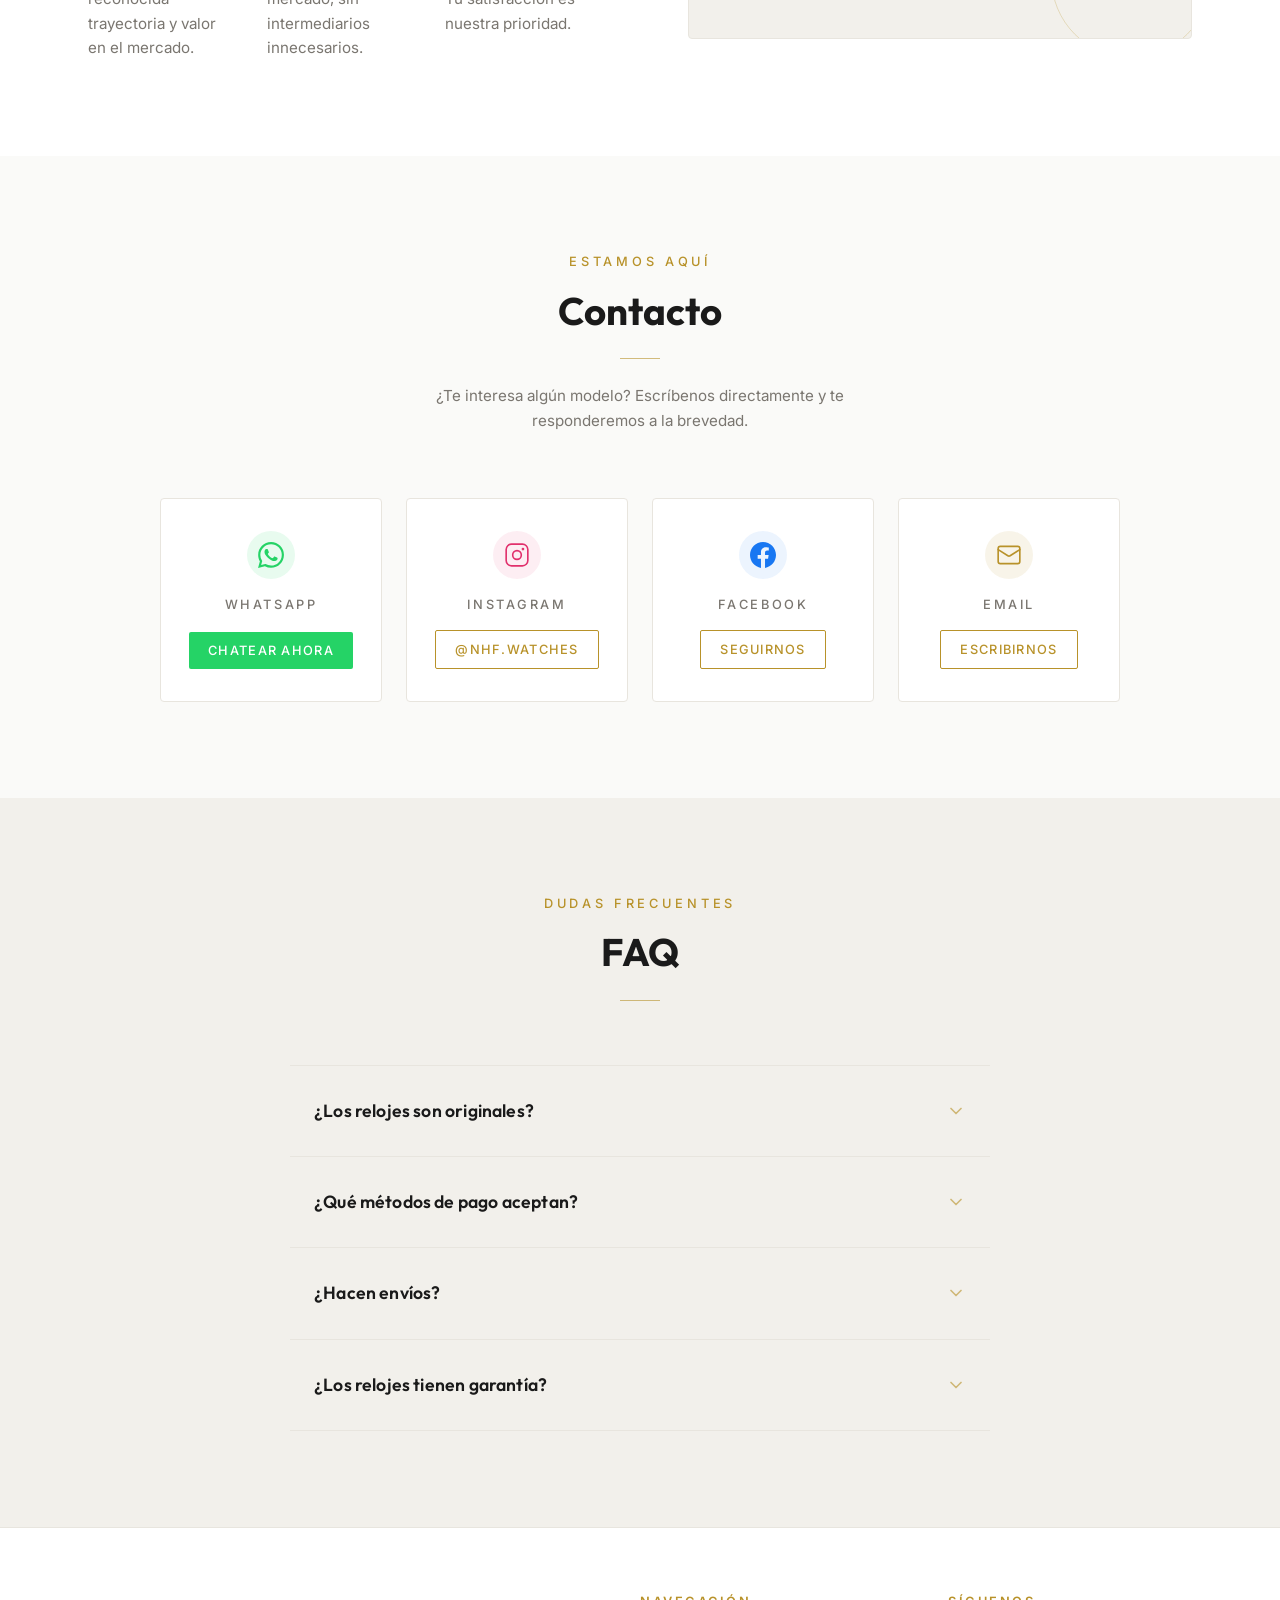
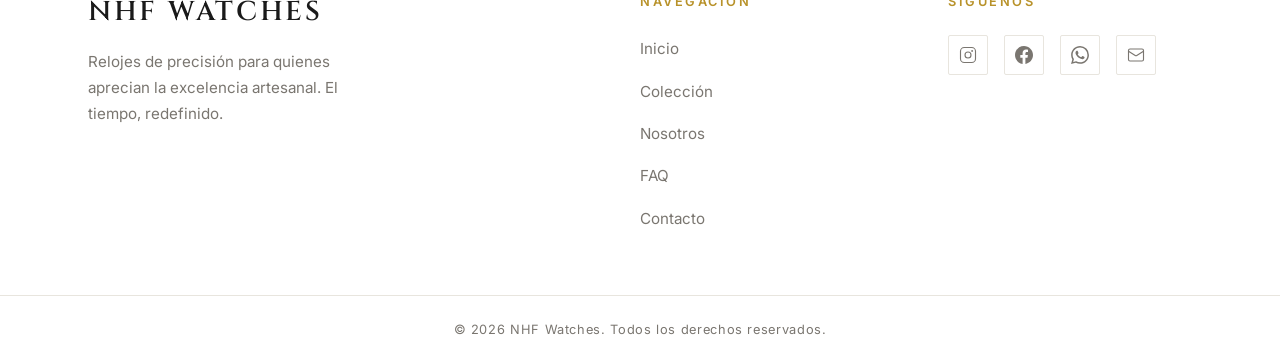
==== commit 6facec17: "Arreglos footer, contacto y se añadio FAQ." ====
--- a/nhf-watches/index.html
+++ b/nhf-watches/index.html
@@ -30,6 +30,7 @@
         <li><a href="#inicio"    class="nav-link">Inicio</a></li>
         <li><a href="#coleccion" class="nav-link">Colección</a></li>
         <li><a href="#nosotros"  class="nav-link">Nosotros</a></li>
+        <li><a href="#faq"       class="nav-link">FAQ</a></li>
         <li><a href="#contacto"  class="nav-link">Contacto</a></li>
       </ul>
 
@@ -190,43 +191,74 @@
 
           <!-- WhatsApp -->
           <a
-            href="https://wa.me/XXXXXXXXXXX"
+            href="https://wa.me/5491166120707"
             target="_blank"
             rel="noopener noreferrer"
             class="contact-card contact-card--whatsapp reveal"
             aria-label="Contactar por WhatsApp"
           >
             <div class="contact-card__icon">
-              <svg width="28" height="28" viewBox="0 0 24 24" fill="currentColor" aria-hidden="true">
+              <svg width="26" height="26" viewBox="0 0 24 24" fill="currentColor" aria-hidden="true">
                 <path d="M17.472 14.382c-.297-.149-1.758-.867-2.03-.967-.273-.099-.471-.148-.67.15-.197.297-.767.966-.94 1.164-.173.199-.347.223-.644.075-.297-.15-1.255-.463-2.39-1.475-.883-.788-1.48-1.761-1.653-2.059-.173-.297-.018-.458.13-.606.134-.133.298-.347.446-.52.149-.174.198-.298.298-.497.099-.198.05-.371-.025-.52-.075-.149-.669-1.612-.916-2.207-.242-.579-.487-.5-.669-.51-.173-.008-.371-.01-.57-.01-.198 0-.52.074-.792.372-.272.297-1.04 1.016-1.04 2.479 0 1.462 1.065 2.875 1.213 3.074.149.198 2.096 3.2 5.077 4.487.709.306 1.262.489 1.694.625.712.227 1.36.195 1.871.118.571-.085 1.758-.719 2.006-1.413.248-.694.248-1.289.173-1.413-.074-.124-.272-.198-.57-.347m-5.421 7.403h-.004a9.87 9.87 0 01-5.031-1.378l-.361-.214-3.741.982.998-3.648-.235-.374a9.86 9.86 0 01-1.51-5.26c.001-5.45 4.436-9.884 9.888-9.884 2.64 0 5.122 1.03 6.988 2.898a9.825 9.825 0 012.893 6.994c-.003 5.45-4.437 9.884-9.885 9.884m8.413-18.297A11.815 11.815 0 0012.05 0C5.495 0 .16 5.335.157 11.892c0 2.096.547 4.142 1.588 5.945L.057 24l6.305-1.654a11.882 11.882 0 005.683 1.448h.005c6.554 0 11.89-5.335 11.893-11.893a11.821 11.821 0 00-3.48-8.413z"/>
               </svg>
             </div>
             <span class="contact-card__label">WhatsApp</span>
-            <span class="contact-card__value">Escríbenos</span>
-            <span class="btn btn--whatsapp contact-card__cta">
-              <svg width="14" height="14" viewBox="0 0 24 24" fill="currentColor" aria-hidden="true">
-                <path d="M17.472 14.382c-.297-.149-1.758-.867-2.03-.967-.273-.099-.471-.148-.67.15-.197.297-.767.966-.94 1.164-.173.199-.347.223-.644.075-.297-.15-1.255-.463-2.39-1.475-.883-.788-1.48-1.761-1.653-2.059-.173-.297-.018-.458.13-.606.134-.133.298-.347.446-.52.149-.174.198-.298.298-.497.099-.198.05-.371-.025-.52-.075-.149-.669-1.612-.916-2.207-.242-.579-.487-.5-.669-.51-.173-.008-.371-.01-.57-.01-.198 0-.52.074-.792.372-.272.297-1.04 1.016-1.04 2.479 0 1.462 1.065 2.875 1.213 3.074.149.198 2.096 3.2 5.077 4.487.709.306 1.262.489 1.694.625.712.227 1.36.195 1.871.118.571-.085 1.758-.719 2.006-1.413.248-.694.248-1.289.173-1.413-.074-.124-.272-.198-.57-.347m-5.421 7.403h-.004a9.87 9.87 0 01-5.031-1.378l-.361-.214-3.741.982.998-3.648-.235-.374a9.86 9.86 0 01-1.51-5.26c.001-5.45 4.436-9.884 9.888-9.884 2.64 0 5.122 1.03 6.988 2.898a9.825 9.825 0 012.893 6.994c-.003 5.45-4.437 9.884-9.885 9.884m8.413-18.297A11.815 11.815 0 0012.05 0C5.495 0 .16 5.335.157 11.892c0 2.096.547 4.142 1.588 5.945L.057 24l6.305-1.654a11.882 11.882 0 005.683 1.448h.005c6.554 0 11.89-5.335 11.893-11.893a11.821 11.821 0 00-3.48-8.413z"/>
+            <span class="btn btn--whatsapp contact-card__cta">Chatear ahora</span>
+          </a>
+
+          <!-- Instagram -->
+          <a
+            href="https://www.instagram.com/nhf.watches?igsh=cW9saml5MTJxcGNo&utm_source=qr"
+            target="_blank"
+            rel="noopener noreferrer"
+            class="contact-card contact-card--instagram reveal"
+            style="--delay:80ms"
+            aria-label="Seguirnos en Instagram"
+          >
+            <div class="contact-card__icon">
+              <svg width="26" height="26" viewBox="0 0 24 24" fill="none" stroke="currentColor" stroke-width="1.5" stroke-linecap="round" stroke-linejoin="round" aria-hidden="true">
+                <rect x="2" y="2" width="20" height="20" rx="5"/>
+                <circle cx="12" cy="12" r="4"/>
+                <circle cx="17.5" cy="6.5" r="0.5" fill="currentColor"/>
               </svg>
-              Chatear ahora
-            </span>
+            </div>
+            <span class="contact-card__label">Instagram</span>
+            <span class="btn btn--outline contact-card__cta">@nhf.watches</span>
+          </a>
+
+          <!-- Facebook -->
+          <a
+            href="#"
+            target="_blank"
+            rel="noopener noreferrer"
+            class="contact-card contact-card--facebook reveal"
+            style="--delay:160ms"
+            aria-label="Seguirnos en Facebook"
+          >
+            <div class="contact-card__icon">
+              <svg width="26" height="26" viewBox="0 0 24 24" fill="currentColor" aria-hidden="true">
+                <path d="M24 12.073c0-6.627-5.373-12-12-12s-12 5.373-12 12c0 5.99 4.388 10.954 10.125 11.854v-8.385H7.078v-3.47h3.047V9.43c0-3.007 1.792-4.669 4.533-4.669 1.312 0 2.686.235 2.686.235v2.953H15.83c-1.491 0-1.956.925-1.956 1.874v2.25h3.328l-.532 3.47h-2.796v8.385C19.612 23.027 24 18.062 24 12.073z"/>
+              </svg>
+            </div>
+            <span class="contact-card__label">Facebook</span>
+            <span class="btn btn--outline contact-card__cta">Seguirnos</span>
           </a>
 
           <!-- Email -->
           <a
             href="mailto:info@nhfwatches.com"
             class="contact-card contact-card--email reveal"
-            style="--delay:100ms"
+            style="--delay:240ms"
             aria-label="Contactar por email"
           >
             <div class="contact-card__icon">
-              <svg width="28" height="28" viewBox="0 0 24 24" fill="none" stroke="currentColor" stroke-width="1.5" stroke-linecap="round" stroke-linejoin="round" aria-hidden="true">
+              <svg width="26" height="26" viewBox="0 0 24 24" fill="none" stroke="currentColor" stroke-width="1.5" stroke-linecap="round" stroke-linejoin="round" aria-hidden="true">
                 <rect x="2" y="4" width="20" height="16" rx="2"/>
                 <path d="m22 7-8.97 5.7a1.94 1.94 0 0 1-2.06 0L2 7"/>
               </svg>
             </div>
             <span class="contact-card__label">Email</span>
-            <span class="contact-card__value">info@nhfwatches.com</span>
-            <span class="btn btn--outline contact-card__cta">Enviar mensaje</span>
+            <span class="btn btn--outline contact-card__cta">Escribirnos</span>
           </a>
 
         </div>
@@ -234,6 +266,80 @@
     </section>
 
   </main>
+
+  <!-- ══════════════════════════════════════════
+       FAQ
+  ══════════════════════════════════════════ -->
+  <section class="faq" id="faq" aria-label="Preguntas frecuentes">
+    <div class="container">
+
+      <div class="section-header reveal">
+        <p class="section-eyebrow">Dudas Frecuentes</p>
+        <h2 class="section-title">FAQ</h2>
+        <div class="section-divider"></div>
+      </div>
+
+      <div class="faq__list" role="list">
+
+        <div class="faq__item reveal" role="listitem">
+          <button class="faq__question" aria-expanded="false">
+            <span>¿Los relojes son originales?</span>
+            <svg class="faq__icon" width="20" height="20" viewBox="0 0 24 24" fill="none" stroke="currentColor" stroke-width="2" stroke-linecap="round" stroke-linejoin="round" aria-hidden="true">
+              <polyline points="6 9 12 15 18 9"/>
+            </svg>
+          </button>
+          <div class="faq__body">
+            <div class="faq__answer">
+              <p>Sí, todos nuestros relojes son 100% originales. Garantía de autenticidad en cada pieza.</p>
+            </div>
+          </div>
+        </div>
+
+        <div class="faq__item reveal" style="--delay:80ms" role="listitem">
+          <button class="faq__question" aria-expanded="false">
+            <span>¿Qué métodos de pago aceptan?</span>
+            <svg class="faq__icon" width="20" height="20" viewBox="0 0 24 24" fill="none" stroke="currentColor" stroke-width="2" stroke-linecap="round" stroke-linejoin="round" aria-hidden="true">
+              <polyline points="6 9 12 15 18 9"/>
+            </svg>
+          </button>
+          <div class="faq__body">
+            <div class="faq__answer">
+              <p>Aceptamos efectivo, transferencia bancaria y USDT. También tomamos tu reloj en parte de pago.</p>
+            </div>
+          </div>
+        </div>
+
+        <div class="faq__item reveal" style="--delay:160ms" role="listitem">
+          <button class="faq__question" aria-expanded="false">
+            <span>¿Hacen envíos?</span>
+            <svg class="faq__icon" width="20" height="20" viewBox="0 0 24 24" fill="none" stroke="currentColor" stroke-width="2" stroke-linecap="round" stroke-linejoin="round" aria-hidden="true">
+              <polyline points="6 9 12 15 18 9"/>
+            </svg>
+          </button>
+          <div class="faq__body">
+            <div class="faq__answer">
+              <p>Sí. Encuentros en el día dentro de CABA y envíos a todo el país vía Andreani.</p>
+            </div>
+          </div>
+        </div>
+
+        <div class="faq__item reveal" style="--delay:240ms" role="listitem">
+          <button class="faq__question" aria-expanded="false">
+            <span>¿Los relojes tienen garantía?</span>
+            <svg class="faq__icon" width="20" height="20" viewBox="0 0 24 24" fill="none" stroke="currentColor" stroke-width="2" stroke-linecap="round" stroke-linejoin="round" aria-hidden="true">
+              <polyline points="6 9 12 15 18 9"/>
+            </svg>
+          </button>
+          <div class="faq__body">
+            <div class="faq__answer">
+              <p>Sí. Todos nuestros relojes tienen 90 días de garantía por fallo de movimiento. No cubre daños por agua ni golpes.</p>
+            </div>
+          </div>
+        </div>
+
+      </div>
+    </div>
+  </section>
 
   <!-- ══════════════════════════════════════════
        FOOTER
@@ -257,6 +363,7 @@
           <li><a href="#inicio">Inicio</a></li>
           <li><a href="#coleccion">Colección</a></li>
           <li><a href="#nosotros">Nosotros</a></li>
+          <li><a href="#faq">FAQ</a></li>
           <li><a href="#contacto">Contacto</a></li>
         </ul>
       </nav>
@@ -267,7 +374,7 @@
         <div class="footer__social-links">
 
           <!-- Instagram -->
-          <a href="#" aria-label="Instagram de NHF Watches">
+          <a href="https://www.instagram.com/nhf.watches?igsh=cW9saml5MTJxcGNo&utm_source=qr" target="_blank" rel="noopener noreferrer" aria-label="Instagram de NHF Watches">
             <svg width="18" height="18" viewBox="0 0 24 24" fill="none" stroke="currentColor" stroke-width="1.5" stroke-linecap="round" stroke-linejoin="round" aria-hidden="true">
               <rect x="2" y="2" width="20" height="20" rx="5"/>
               <circle cx="12" cy="12" r="4"/>
@@ -276,16 +383,24 @@
           </a>
 
           <!-- Facebook -->
-          <a href="#" aria-label="Facebook de NHF Watches">
+          <a href="#" target="_blank" rel="noopener noreferrer" aria-label="Facebook de NHF Watches">
             <svg width="18" height="18" viewBox="0 0 24 24" fill="currentColor" aria-hidden="true">
               <path d="M24 12.073c0-6.627-5.373-12-12-12s-12 5.373-12 12c0 5.99 4.388 10.954 10.125 11.854v-8.385H7.078v-3.47h3.047V9.43c0-3.007 1.792-4.669 4.533-4.669 1.312 0 2.686.235 2.686.235v2.953H15.83c-1.491 0-1.956.925-1.956 1.874v2.25h3.328l-.532 3.47h-2.796v8.385C19.612 23.027 24 18.062 24 12.073z"/>
             </svg>
           </a>
 
           <!-- WhatsApp -->
-          <a href="https://wa.me/XXXXXXXXXXX" target="_blank" rel="noopener noreferrer" aria-label="WhatsApp de NHF Watches">
+          <a href="https://wa.me/5491166120707" target="_blank" rel="noopener noreferrer" aria-label="WhatsApp de NHF Watches">
             <svg width="18" height="18" viewBox="0 0 24 24" fill="currentColor" aria-hidden="true">
               <path d="M17.472 14.382c-.297-.149-1.758-.867-2.03-.967-.273-.099-.471-.148-.67.15-.197.297-.767.966-.94 1.164-.173.199-.347.223-.644.075-.297-.15-1.255-.463-2.39-1.475-.883-.788-1.48-1.761-1.653-2.059-.173-.297-.018-.458.13-.606.134-.133.298-.347.446-.52.149-.174.198-.298.298-.497.099-.198.05-.371-.025-.52-.075-.149-.669-1.612-.916-2.207-.242-.579-.487-.5-.669-.51-.173-.008-.371-.01-.57-.01-.198 0-.52.074-.792.372-.272.297-1.04 1.016-1.04 2.479 0 1.462 1.065 2.875 1.213 3.074.149.198 2.096 3.2 5.077 4.487.709.306 1.262.489 1.694.625.712.227 1.36.195 1.871.118.571-.085 1.758-.719 2.006-1.413.248-.694.248-1.289.173-1.413-.074-.124-.272-.198-.57-.347m-5.421 7.403h-.004a9.87 9.87 0 01-5.031-1.378l-.361-.214-3.741.982.998-3.648-.235-.374a9.86 9.86 0 01-1.51-5.26c.001-5.45 4.436-9.884 9.888-9.884 2.64 0 5.122 1.03 6.988 2.898a9.825 9.825 0 012.893 6.994c-.003 5.45-4.437 9.884-9.885 9.884m8.413-18.297A11.815 11.815 0 0012.05 0C5.495 0 .16 5.335.157 11.892c0 2.096.547 4.142 1.588 5.945L.057 24l6.305-1.654a11.882 11.882 0 005.683 1.448h.005c6.554 0 11.89-5.335 11.893-11.893a11.821 11.821 0 00-3.48-8.413z"/>
+            </svg>
+          </a>
+
+          <!-- Email -->
+          <a href="mailto:info@nhfwatches.com" aria-label="Email de NHF Watches">
+            <svg width="18" height="18" viewBox="0 0 24 24" fill="none" stroke="currentColor" stroke-width="1.5" stroke-linecap="round" stroke-linejoin="round" aria-hidden="true">
+              <rect x="2" y="4" width="20" height="16" rx="2"/>
+              <path d="m22 7-8.97 5.7a1.94 1.94 0 0 1-2.06 0L2 7"/>
             </svg>
           </a>
 
--- a/nhf-watches/css/style.css
+++ b/nhf-watches/css/style.css
@@ -1027,6 +1027,102 @@
   font-weight: 500;
 }
 
+/* ============================================================
+   FAQ
+   ============================================================ */
+.faq {
+  background: var(--color-surface-2);
+}
+
+.faq__list {
+  max-width: 700px;
+  margin-inline: auto;
+  border-top: 1px solid var(--color-border);
+}
+
+.faq__item {
+  border-bottom: 1px solid var(--color-border);
+  position: relative;
+}
+
+.faq__item::before {
+  content: '';
+  position: absolute;
+  left: 0;
+  top: 0;
+  bottom: 0;
+  width: 2px;
+  background: var(--color-accent);
+  transform: scaleY(0);
+  transform-origin: top;
+  transition: transform var(--transition);
+}
+
+.faq__item--open::before {
+  transform: scaleY(1);
+}
+
+.faq__question {
+  width: 100%;
+  display: flex;
+  align-items: center;
+  justify-content: space-between;
+  gap: var(--space-4);
+  padding: var(--space-4) var(--space-3);
+  background: transparent;
+  color: var(--color-text);
+  font-family: var(--font-heading);
+  font-size: var(--text-base);
+  font-weight: 600;
+  letter-spacing: 0.01em;
+  text-align: left;
+  cursor: pointer;
+  border: none;
+  transition: color var(--transition);
+}
+
+.faq__question:hover {
+  color: var(--color-accent);
+}
+
+.faq__item--open .faq__question {
+  color: var(--color-accent);
+}
+
+.faq__icon {
+  flex-shrink: 0;
+  color: var(--color-accent);
+  opacity: 0.6;
+  transition: transform var(--transition), opacity var(--transition);
+}
+
+.faq__item--open .faq__icon {
+  transform: rotate(180deg);
+  opacity: 1;
+}
+
+.faq__body {
+  overflow: hidden;
+  max-height: 0;
+  transition: max-height 420ms cubic-bezier(0.16, 1, 0.3, 1);
+}
+
+.faq__item--open .faq__body {
+  max-height: 200px;
+}
+
+.faq__answer {
+  padding: 0 var(--space-3) var(--space-4);
+}
+
+.faq__answer p {
+  font-size: var(--text-sm);
+  color: var(--color-text-muted);
+  line-height: 1.85;
+  padding-left: var(--space-3);
+  border-left: 1px solid var(--color-border);
+}
+
 .product-detail__actions {
   display: flex;
   gap: var(--space-3);
@@ -1340,14 +1436,14 @@
 
 .contact__grid {
   display: grid;
-  grid-template-columns: 1fr;
-  gap: var(--space-4);
-  max-width: 700px;
+  grid-template-columns: repeat(2, 1fr);
+  gap: var(--space-3);
+  max-width: 960px;
   margin-inline: auto;
 }
 
-@media (min-width: 500px) {
-  .contact__grid { grid-template-columns: repeat(2, 1fr); }
+@media (min-width: 700px) {
+  .contact__grid { grid-template-columns: repeat(4, 1fr); }
 }
 
 .contact-card {
@@ -1355,8 +1451,8 @@
   flex-direction: column;
   align-items: center;
   text-align: center;
-  gap: var(--space-3);
-  padding: var(--space-6) var(--space-4);
+  gap: var(--space-2);
+  padding: var(--space-4) var(--space-3);
   background: var(--color-surface);
   border: 1px solid var(--color-border);
   border-radius: var(--radius);
@@ -1364,23 +1460,33 @@
 }
 
 .contact-card:hover {
-  transform: translateY(-4px);
+  transform: translateY(-3px);
   box-shadow: var(--shadow-card);
 }
 
 .contact-card--whatsapp:hover {
-  border-color: rgba(37, 211, 102, 0.3);
-  box-shadow: 0 12px 40px rgba(37, 211, 102, 0.1);
+  border-color: rgba(37, 211, 102, 0.35);
+  box-shadow: 0 8px 32px rgba(37, 211, 102, 0.1);
+}
+
+.contact-card--instagram:hover {
+  border-color: rgba(225, 48, 108, 0.3);
+  box-shadow: 0 8px 32px rgba(225, 48, 108, 0.08);
+}
+
+.contact-card--facebook:hover {
+  border-color: rgba(24, 119, 242, 0.3);
+  box-shadow: 0 8px 32px rgba(24, 119, 242, 0.08);
 }
 
 .contact-card--email:hover {
-  border-color: rgba(201, 168, 76, 0.3);
+  border-color: rgba(184, 146, 42, 0.35);
   box-shadow: var(--shadow-card-hover);
 }
 
 .contact-card__icon {
-  width: 56px;
-  height: 56px;
+  width: 48px;
+  height: 48px;
   border-radius: 50%;
   display: flex;
   align-items: center;
@@ -1393,8 +1499,18 @@
   color: var(--color-whatsapp);
 }
 
+.contact-card--instagram .contact-card__icon {
+  background: rgba(225, 48, 108, 0.08);
+  color: #e1306c;
+}
+
+.contact-card--facebook .contact-card__icon {
+  background: rgba(24, 119, 242, 0.08);
+  color: #1877f2;
+}
+
 .contact-card--email .contact-card__icon {
-  background: rgba(201, 168, 76, 0.1);
+  background: rgba(184, 146, 42, 0.1);
   color: var(--color-accent);
 }
 
@@ -1406,15 +1522,10 @@
   color: var(--color-text-muted);
 }
 
-.contact-card__value {
-  font-family: var(--font-heading);
-  font-size: var(--text-lg);
-  font-weight: 600;
-  color: var(--color-text);
-}
-
 .contact-card__cta {
   margin-top: auto;
+  font-size: var(--text-xs);
+  padding: 0.55rem 1.2rem;
 }
 
 /* ============================================================
